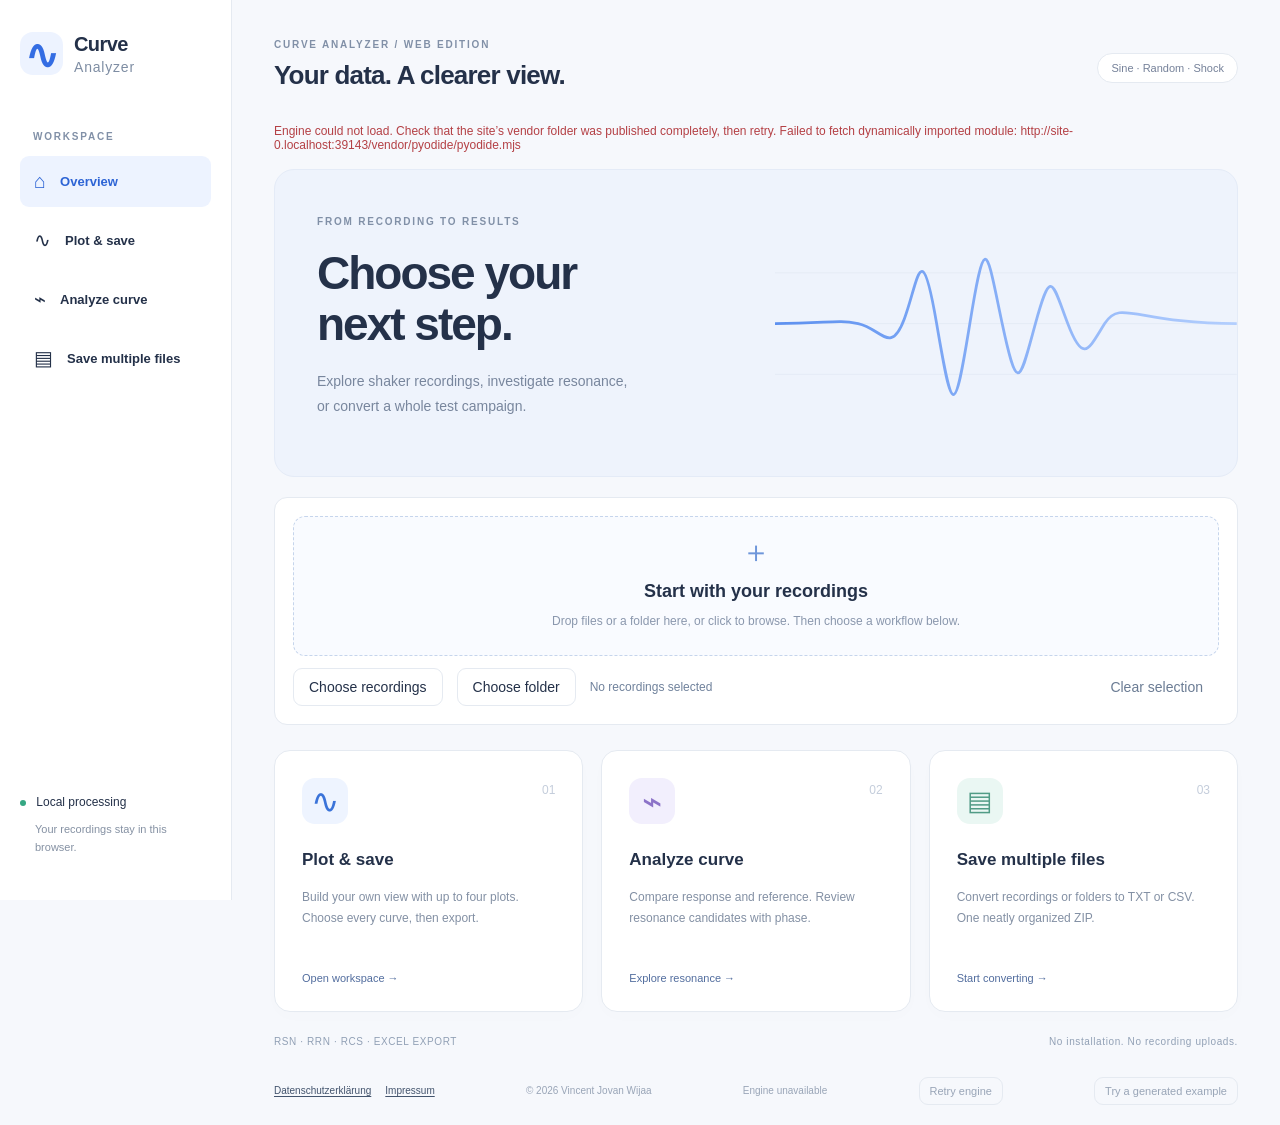
==== index.html @ 376ac2ea "Add files via upload" ====
<!doctype html>
<!-- code belongs to: Vincent Jovan Wijaya -->
<html lang="en"><head><meta charset="utf-8"><meta name="viewport" content="width=device-width,initial-scale=1"><title>Curve Analyzer</title><link rel="stylesheet" href="style.css"><script defer src="vendor/plotly-2.35.2.min.js"></script><script type="module" src="app.js?v=1.2"></script></head>
<body>
<aside><a class="brand" href="#home"><span class="brand-icon">∿</span><span>Curve<span class="brand-light">Analyzer</span></span></a><small>WORKSPACE</small><nav><button data-mode="home" class="active">⌂ <span>Overview</span></button><button data-mode="plot">∿ <span>Plot & save</span></button><button data-mode="analyze">⌁ <span>Analyze curve</span></button><button data-mode="batch">▤ <span>Save multiple files</span></button></nav><div class="sidebar-bottom"><span class="local-dot"></span> Local processing<p>Your recordings stay in this browser.</p></div></aside>
<main><header><div><span class="eyebrow">CURVE ANALYZER / WEB EDITION</span><h1 id="pageTitle">Your data. A clearer view.</h1></div><span class="badge">Sine · Random · Shock</span></header>
<div id="status" role="status" aria-live="polite">Preparing the processing engine…</div>
<section id="home" class="view"><div class="hero"><div><span class="eyebrow">FROM RECORDING TO RESULTS</span><h2>Choose your<br>next step.</h2><p>Explore shaker recordings, investigate resonance,<br>or convert a whole test campaign.</p></div><svg viewBox="0 0 500 220" aria-hidden="true"><defs><linearGradient id="fade"><stop stop-color="#3978ed"/><stop offset="1" stop-color="#a5c6ff"/></linearGradient></defs><path d="M0 110 H500 M0 55 H500 M0 165 H500" stroke="#e3eaf5"/><path d="M0 110 C60 110 65 105 90 110 S125 145 140 105 S158 10 175 110 S194 215 211 110 S229 30 246 110 S265 172 282 110 S300 65 317 110 S340 137 357 110 S390 110 500 110" stroke="url(#fade)" stroke-width="3" fill="none"/></svg></div><div class="panel home-import"><div id="homeDrop" class="drop-zone" role="button" tabindex="0" aria-label="Choose files or folders"><span>＋</span><h2>Start with your recordings</h2><p>Drop files or a folder here, or click to browse. Then choose a workflow below.</p></div><div class="toolbar"><button id="homeFiles">Choose recordings</button><button id="homeFolder">Choose folder</button><span id="homeSelection" role="status">No recordings selected</span><button id="clearHome" class="subtle">Clear selection</button></div></div><div class="home-cards"><button data-mode="plot"><span class="tile-icon">∿</span><span class="card-number">01</span><h3>Plot & save</h3><p>Build your own view with up to four plots. Choose every curve, then export.</p><span class="card-link">Open workspace →</span></button><button data-mode="analyze"><span class="tile-icon">⌁</span><span class="card-number">02</span><h3>Analyze curve</h3><p>Compare response and reference. Review resonance candidates with phase.</p><span class="card-link">Explore resonance →</span></button><button data-mode="batch"><span class="tile-icon">▤</span><span class="card-number">03</span><h3>Save multiple files</h3><p>Convert recordings or folders to TXT or CSV. One neatly organized ZIP.</p><span class="card-link">Start converting →</span></button></div><div class="home-note"><span>RSN · RRN · RCS · EXCEL EXPORT</span><span>No installation. No recording uploads.</span></div></section>
<section id="workspace" class="view" hidden><div id="recordTabs" class="record-tabs" role="tablist" aria-label="Opened recordings"></div><div id="workspaceDrop" class="workspace-drop" role="button" tabindex="0">＋ Drop recordings or a folder anywhere here, or click to add recordings</div><div class="toolbar panel"><button id="openFile" class="primary">＋ Add recordings</button><label class="grow">Measurement<select id="measurement" disabled><option>Open a recording first</option></select></label><span id="fileName" class="filename">No recording selected</span></div><div id="axisNote" class="notice" hidden></div><details id="axisSettings" class="panel" hidden><summary>Adjust X-axis test settings</summary><div class="form-row"><label>Minimum Hz<input id="axisLow" type="number" value="10"></label><label>Maximum Hz<input id="axisHigh" type="number" value="2000"></label><label>Resolution (Hz) / sample rate (Hz)<input id="axisStep" type="number" value="1"></label><label><input id="axisLog" type="checkbox" checked> Logarithmic sine sweep</label><button id="applyAxis">Apply settings</button></div></details>
<div id="plotTools" class="panel toolbar"><label>Plots<select id="plotCount"><option>1</option><option>2</option><option>3</option><option>4</option></select></label><label>Layout<select id="layout"><option value="grid">Grid</option><option value="stack">Stacked</option></select></label><button id="editPlots">Edit plots</button><label class="check"><input id="linkX" type="checkbox" checked> Link X axes</label></div>
<div id="analysisTools" class="panel" hidden><div class="toolbar"><label class="grow">Response sensor<select id="response"></select></label><label class="grow">Reference / control sensor<select id="reference"></select></label><button id="runAnalysis" class="primary">Find resonance</button></div><details><summary>Screening settings</summary><div id="thresholds" class="thresholds"></div></details><p class="hint">Screening applies to sine acceleration only. Accepted peaks describe the mounted system; they do not identify the beam independently of the fixture.</p></div>
<div class="graph-actions"><span id="graphHint">Choose curves in Edit plots to begin.</span><div><label class="check"><input id="wheelY" type="checkbox" checked> Wheel zoom Y</label><button id="resetZoom">Reset zoom</button><button id="detachGraph">↗ Detach</button><button id="expandGraph">⤢ Expand</button></div></div><div id="graphArea"><div id="graphs" class="graphs"></div></div><div id="results" hidden></div><div class="panel toolbar export-bar"><label>Data format<select id="dataFormat"><option value="txt">TXT</option><option value="csv">CSV</option></select></label><button id="exportData" class="primary">Save data</button><label>Graph<select id="graphFormat"><option value="png">PNG</option><option value="svg">SVG</option></select></label><button id="exportGraph">Save graphs</button><button id="exportAllGraphs">Save all plots · all tabs</button><button id="printGraphs">Print / PDF</button></div></section>
<section id="batch" class="view" hidden><div class="panel"><div class="toolbar"><button id="chooseFiles" class="primary">＋ Choose recordings</button><button id="chooseFolder">▤ Choose folder</button><button id="clearQueue" class="subtle">Clear queue</button></div><div id="dropZone" class="drop-zone" tabindex="0" role="button" aria-label="Add recordings by dropping files or folders or pressing Enter"><span>↓</span><h2>Drop recordings or a folder here</h2><p>RSN, RRN, RCS and supported Excel exports. Subfolders are included.</p></div><div class="queue-head"><h3 id="queueCount">No files queued</h3><span>All measurements · All curves</span></div><div id="queue" class="queue"></div></div><div class="panel toolbar"><label>Export format<select id="batchFormat"><option value="txt">TXT · tab-separated, decimal comma</option><option value="csv">CSV · long table</option></select></label><button id="convert" class="primary">Convert & download ZIP</button><button id="stopBatch" hidden>Stop after current file</button></div><div class="notice">Your ZIP contains one <strong>Curve_Analyzer_Export</strong> folder, with a folder for each recording. Folder imports keep their relative structure. Choose where to save using your browser’s download settings.</div><pre id="batchLog" aria-live="polite"></pre></section>
<footer><nav class="legal-links" aria-label="Legal information" lang="de"><a href="rechtliches.html#datenschutz">Datenschutzerklärung</a><a href="rechtliches.html#impressum">Impressum</a></nav><span>© 2026 Vincent Jovan Wijaa</span><span id="engineState">Engine starting</span><button id="retryEngine" hidden>Retry engine</button><button id="demo">Try a generated example</button></footer></main>
<input id="fileInput" multiple type="file" accept=".rsn,.rrn,.rcs,.xlsx,.xlsm" hidden><input id="batchInput" type="file" accept=".rsn,.rrn,.rcs,.xlsx,.xlsm" multiple hidden><input id="folderInput" type="file" webkitdirectory multiple hidden>
<dialog id="editor"><div class="dialog-head"><div><span class="eyebrow">YOUR VIEW</span><h2>Edit plots</h2></div><button id="closeEditor" aria-label="Close">✕</button></div><p class="hint">Select a quantity, then choose the curves for each subplot.</p><div id="plotEditors"></div><div class="dialog-footer"><button id="applyPlots" class="primary">Apply plots</button></div></dialog>
<input id="homeFileInput" type="file" multiple accept=".rsn,.rrn,.rcs,.xlsx,.xlsm" hidden><input id="homeFolderInput" type="file" webkitdirectory multiple hidden>
<dialog id="homePicker"><h2>Add recordings</h2><p>Choose files or search a folder and its subfolders.</p><div class="toolbar"><button id="pickerFiles" class="primary">Choose recordings</button><button id="pickerFolder">Choose folder</button><button id="pickerCancel">Cancel</button></div></dialog></body></html>
---- style.css ----
/* code belongs to: Vincent Jovan Wijaya */
:root{font-family:Inter,-apple-system,BlinkMacSystemFont,"Segoe UI",sans-serif;color:#243149;background:#f6f8fc;font-size:14px;--blue:#346de3;--line:#e5eaf1}*{box-sizing:border-box}body{margin:0}button,input,select{font:inherit}button{cursor:pointer;border:1px solid var(--line);background:white;border-radius:9px;padding:10px 15px;color:inherit;transition:background .15s,transform .15s}button:hover{background:#edf3ff;border-color:#bbceef}button:active{transform:translateY(1px)}button:focus-visible,input:focus-visible,select:focus-visible{outline:3px solid #9fc4ff;outline-offset:2px}button:disabled{opacity:.45;cursor:wait}.primary{background:var(--blue);color:white;border-color:var(--blue)}.primary:hover{background:#255bc7}.subtle{background:transparent;border-color:transparent;color:#6b7c94}aside{position:fixed;inset:0 auto 0 0;width:232px;background:#fff;border-right:1px solid var(--line);padding:32px 20px;display:flex;flex-direction:column;z-index:5}.brand{display:flex;align-items:center;gap:11px;font-size:20px;letter-spacing:-.6px;font-weight:650;text-decoration:none;color:#243149;margin-bottom:56px}.brand-light{display:block;font-size:14px;color:#7e8da3;font-weight:450;letter-spacing:.8px;margin-top:3px}.brand-icon{display:grid;place-items:center;width:43px;height:43px;color:#346de3;background:#edf3ff;border-radius:13px;font-size:40px}aside small,.eyebrow{font-size:10px;font-weight:650;letter-spacing:1.8px;color:#8190a7}aside small{padding-left:13px;margin-bottom:14px}nav{display:grid;gap:7px}nav button{border:0;text-align:left;font-size:20px;display:flex;align-items:center;gap:14px;padding:14px}nav button span{font-size:13px;font-weight:550}nav button.active{color:#2d64d5;background:#edf3ff}.sidebar-bottom{margin-top:auto;font-size:12px}.sidebar-bottom p{color:#8591a3;font-size:11px;line-height:1.7;padding-left:15px}.local-dot{display:inline-block;width:6px;height:6px;border-radius:50%;background:#35a783;margin-right:7px}main{margin-left:232px;padding:35px 42px 20px;max-width:1900px}header{display:flex;align-items:center;justify-content:space-between;gap:20px;margin-bottom:24px}h1{font-size:26px;letter-spacing:-.8px;font-weight:600;margin:9px 0}h2{font-weight:550}h3{font-size:17px;font-weight:600}.badge{border:1px solid var(--line);border-radius:30px;padding:8px 13px;font-size:11px;background:#fff;color:#758199;white-space:nowrap}#status{font-size:12px;color:#60728e;margin:0 0 17px;min-height:18px}#status.error{color:#b44045}.view{animation:slide .23s ease-out}@keyframes slide{from{opacity:.3;transform:translateX(14px)}to{opacity:1;transform:translateX(0)}}[hidden]{display:none!important}.hero{background:#eef3fc;border:1px solid #e4ebf7;border-radius:20px;padding:42px;display:flex;position:relative;overflow:hidden;min-height:286px}.hero h2{font-size:46px;line-height:1.1;letter-spacing:-2px;margin:20px 0}.hero p{color:#78869d;line-height:1.8}.hero svg{width:48%;position:absolute;right:0;top:52px;opacity:.8}.hero>div{z-index:1}.home-cards{display:grid;grid-template-columns:repeat(3,1fr);gap:18px;margin-top:25px}.home-cards button{padding:27px;text-align:left;border-radius:16px;box-shadow:0 5px 18px #192c4c03;position:relative;min-height:250px}.home-cards button:hover{transform:translateY(-3px);box-shadow:0 9px 30px #34548b0e;background:#fff}.tile-icon{width:46px;height:46px;display:grid;place-items:center;border-radius:13px;background:#eef4ff;color:#3a73d9;font-size:34px;margin-bottom:26px}.home-cards button:nth-child(2) .tile-icon{background:#f2effd;color:#8c73c8}.home-cards button:nth-child(3) .tile-icon{background:#eaf7f3;color:#519c86;font-size:27px}.card-number{position:absolute;right:27px;top:32px;color:#c4cddb;font-size:12px}.home-cards p{color:#8390a4;line-height:1.8;font-size:12px;min-height:60px}.card-link{font-size:11px;color:#526d9e;display:block;margin-top:25px}.home-note{display:flex;justify-content:space-between;color:#91a0b5;font-size:10px;letter-spacing:.6px;margin-top:24px}.panel{background:white;border:1px solid var(--line);border-radius:13px;padding:18px;margin-bottom:16px}.toolbar,.form-row{display:flex;gap:14px;align-items:center;flex-wrap:wrap}.grow{flex:1;min-width:180px}label{display:flex;gap:7px;flex-direction:column;color:#65748c;font-size:11px}input:not([type=checkbox]),select{color:#26364f;background:white;border:1px solid #dfe5ef;border-radius:7px;padding:9px;min-width:80px;max-width:100%}input[type=checkbox]{accent-color:var(--blue)}label.check{flex-direction:row;align-items:center;font-size:12px}.filename{font-size:12px;max-width:35%;overflow-wrap:anywhere;color:#728198}.notice{background:#edf3ff;padding:13px 17px;border-radius:10px;color:#52698f;font-size:12px;line-height:1.7;margin:14px 0}.hint{font-size:11px;color:#7d8ba2;line-height:1.7}summary{cursor:pointer;font-size:12px;color:#60718c;padding:5px 0}.thresholds{display:grid;grid-template-columns:repeat(5,1fr);gap:12px;padding-top:15px}.graph-actions{display:flex;align-items:center;justify-content:space-between;margin:20px 0 12px;font-size:11px;color:#8290a6;gap:15px}.graph-actions>div{display:flex;align-items:center;gap:8px}.graph-actions button{padding:7px 10px;font-size:11px}.graphs{display:grid;grid-template-columns:repeat(2,minmax(0,1fr));gap:16px}.graphs.stack,.graphs.two,.graphs.one{grid-template-columns:minmax(0,1fr)}.graphs.three>.graph-card:last-child{grid-column:1/-1}.graph-card{border:1px solid var(--line);border-radius:13px;background:white;overflow:hidden;min-width:0}.chart{height:370px}.empty-chart{height:300px;display:grid;place-content:center;text-align:center;gap:8px;color:#93a2b6}.empty-chart strong{color:#667c99;font-size:16px;font-weight:500}.export-bar{margin-top:20px}#graphArea.expanded{position:fixed;inset:20px;z-index:20;overflow:auto;background:#f6f8fc;padding:25px;border-radius:14px;box-shadow:0 0 0 100vmax #1c304980}.expanded .chart{height:440px}.close-expanded{position:sticky;top:0;z-index:2;float:right;margin:0 0 12px 12px}.drop-zone{border:1px dashed #c6d5ec;border-radius:12px;margin:20px 0;text-align:center;padding:28px;background:#f9fbff;cursor:pointer}.drop-zone>span{font-size:30px;color:#6e96da}.drop-zone h2{font-size:18px;margin:8px}.drop-zone p{font-size:12px;color:#8a97ad}.drop-zone.over{background:#e5eeff;border-color:#346de3}.queue-head{display:flex;align-items:center;justify-content:space-between}.queue-head span{font-size:11px;color:#8c9bb2}.queue{max-height:260px;overflow:auto}.queue-row{display:flex;align-items:center;justify-content:space-between;gap:20px;padding:9px 0;border-top:1px solid #eef1f6;font-size:12px;overflow-wrap:anywhere}.queue-row button{padding:4px 9px}.queue-row small{color:#93a1b5}#batchLog{white-space:pre-wrap;overflow-wrap:anywhere;font-size:12px;color:#62758f;line-height:1.9}dialog{border:1px solid var(--line);border-radius:18px;max-width:850px;width:90vw;padding:27px;box-shadow:0 20px 90px #20325030}dialog::backdrop{background:#23365060;backdrop-filter:blur(4px)}.dialog-head{display:flex;justify-content:space-between;align-items:center}.dialog-head h2{margin:8px 0}.dialog-footer{display:flex;justify-content:flex-end;padding-top:18px}.plot-editor{border:1px solid var(--line);border-radius:10px;padding:15px;margin-top:14px}.plot-editor h3{margin:0 0 12px;font-size:14px}.curve-options{display:grid;grid-template-columns:repeat(2,minmax(0,1fr));gap:9px;margin-top:15px;max-height:200px;overflow:auto}.curve-options label{overflow-wrap:anywhere}.results-wrap{overflow:auto;margin-top:18px;background:white;border:1px solid var(--line);border-radius:12px}table{width:100%;border-collapse:collapse;font-size:11px}th,td{padding:11px;text-align:left;border-bottom:1px solid var(--line);vertical-align:top}th{color:#8392a8;font-weight:500}tbody tr{cursor:pointer}tbody tr:hover,tbody tr.selected{background:#edf3ff}.accepted{color:#178269}.candidate{color:#b07b29}footer{margin-top:30px;display:flex;align-items:center;justify-content:space-between;gap:15px;color:#99a5b7;font-size:10px}footer button{font-size:11px;padding:7px 10px;background:transparent}.busy .view button:not(#stopBatch),.busy .view input,.busy .view select{pointer-events:none;opacity:.55}@media(max-width:1050px){aside{width:190px;padding:25px 14px}main{margin-left:190px;padding:28px 24px}.hero{padding:30px}.hero h2{font-size:38px}.home-cards{gap:12px}.home-cards button{padding:20px}.thresholds{grid-template-columns:repeat(3,1fr)}}@media(max-width:760px){aside{position:static;width:auto;padding:15px}.brand{margin:0 0 15px;font-size:18px}.brand-light{display:inline;font-size:18px;letter-spacing:0}.brand-icon{width:32px;height:32px;font-size:28px}aside small,.sidebar-bottom{display:none}nav{grid-template-columns:repeat(4,1fr);gap:4px}nav button{padding:10px 6px;font-size:18px;justify-content:center}nav button span{font-size:10px}main{margin:0;padding:22px 15px}header{align-items:flex-start}.badge{display:none}.home-cards{grid-template-columns:1fr}.home-cards button{min-height:0}.home-cards p{min-height:0}.tile-icon{margin-bottom:12px}.card-link{margin-top:15px}.hero svg{opacity:.3;width:70%;top:85px}.hero{min-height:260px}.home-note{display:grid;gap:10px}.graphs{grid-template-columns:minmax(0,1fr)}.thresholds{grid-template-columns:repeat(2,1fr)}.graph-actions{align-items:flex-start;flex-direction:column}.curve-options{grid-template-columns:1fr}.filename{max-width:100%}.graph-actions>div{flex-wrap:wrap}.queue-head span{display:none}}@media print{aside,header,footer,#status,.toolbar,.graph-actions,details,.notice,#home,#batch{display:none!important}main{margin:0;padding:0}.graphs{display:block}.graph-card{break-inside:avoid;margin:0 0 20px}.chart{height:450px}.modebar{display:none!important}}

/* code belongs to: Vincent Jovan Wijaya — multi-recording workspace */
.home-import{margin-top:20px}.home-import .drop-zone{margin:0 0 12px;padding:15px}.home-import h2{font-size:18px}.home-import #homeSelection{flex:1;color:#70829c;font-size:12px}.record-tabs{display:flex;gap:5px;overflow-x:auto;margin-bottom:12px;padding:3px}.record-tab{display:flex;align-items:center;background:#edf1f7;border:1px solid #e0e6f0;border-radius:10px;flex-shrink:0;max-width:310px}.record-tab.active{background:white;border-color:#8eb3f5;box-shadow:0 2px 8px #33558810}.record-tab [role=tab]{border:0;background:transparent;overflow:hidden;text-overflow:ellipsis;white-space:nowrap;max-width:265px;text-align:left;font-size:12px}.record-tab .close-tab{border:0;background:transparent;padding:8px;color:#8491a8}.workspace-drop{padding:15px;border:1px dashed #c6d5ec;border-radius:10px;margin-bottom:16px;color:#7086a6;text-align:center;font-size:12px;cursor:pointer}.workspace-drop.over,.home-import .over{background:#e5eeff}body.busy .record-tabs{pointer-events:none;opacity:.6}footer{flex-wrap:wrap}@media print{.record-tabs,.workspace-drop{display:none!important}}

.legal-links{display:flex;flex-wrap:wrap;gap:.5rem 1rem}.legal-links a{color:#43546d;text-decoration:underline;text-underline-offset:.18em}.legal-page{max-width:790px;margin:36px auto;padding:0 20px;color:#263248;line-height:1.6}.legal-page h1{line-height:1.2}.legal-page nav{margin:0 0 20px}.legal-page section{padding:20px clamp(18px,4vw,32px)}.legal-page h2{margin-top:0}.legal-page address{font-style:normal}.legal-page a:focus-visible,.legal-links a:focus-visible{outline:2px solid #245ec7;outline-offset:3px}.detached-footer{margin:12px 20px}
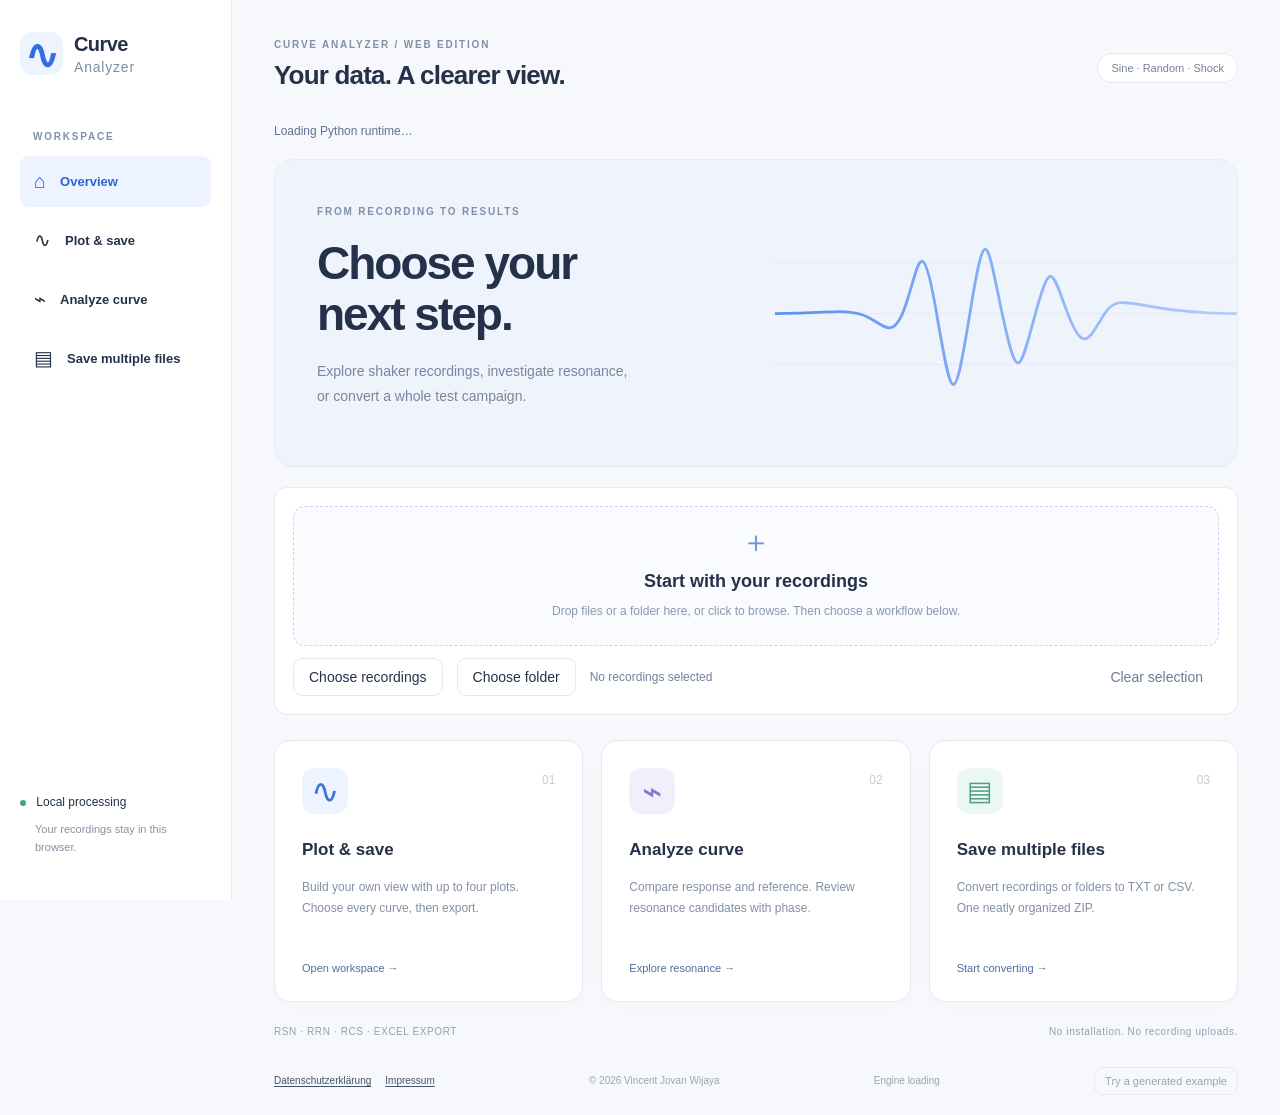
==== commit 555d72bb: "wijaa to wijaya" ====
--- a/index.html
+++ b/index.html
@@ -11,7 +11,7 @@
 <div id="analysisTools" class="panel" hidden><div class="toolbar"><label class="grow">Response sensor<select id="response"></select></label><label class="grow">Reference / control sensor<select id="reference"></select></label><button id="runAnalysis" class="primary">Find resonance</button></div><details><summary>Screening settings</summary><div id="thresholds" class="thresholds"></div></details><p class="hint">Screening applies to sine acceleration only. Accepted peaks describe the mounted system; they do not identify the beam independently of the fixture.</p></div>
 <div class="graph-actions"><span id="graphHint">Choose curves in Edit plots to begin.</span><div><label class="check"><input id="wheelY" type="checkbox" checked> Wheel zoom Y</label><button id="resetZoom">Reset zoom</button><button id="detachGraph">↗ Detach</button><button id="expandGraph">⤢ Expand</button></div></div><div id="graphArea"><div id="graphs" class="graphs"></div></div><div id="results" hidden></div><div class="panel toolbar export-bar"><label>Data format<select id="dataFormat"><option value="txt">TXT</option><option value="csv">CSV</option></select></label><button id="exportData" class="primary">Save data</button><label>Graph<select id="graphFormat"><option value="png">PNG</option><option value="svg">SVG</option></select></label><button id="exportGraph">Save graphs</button><button id="exportAllGraphs">Save all plots · all tabs</button><button id="printGraphs">Print / PDF</button></div></section>
 <section id="batch" class="view" hidden><div class="panel"><div class="toolbar"><button id="chooseFiles" class="primary">＋ Choose recordings</button><button id="chooseFolder">▤ Choose folder</button><button id="clearQueue" class="subtle">Clear queue</button></div><div id="dropZone" class="drop-zone" tabindex="0" role="button" aria-label="Add recordings by dropping files or folders or pressing Enter"><span>↓</span><h2>Drop recordings or a folder here</h2><p>RSN, RRN, RCS and supported Excel exports. Subfolders are included.</p></div><div class="queue-head"><h3 id="queueCount">No files queued</h3><span>All measurements · All curves</span></div><div id="queue" class="queue"></div></div><div class="panel toolbar"><label>Export format<select id="batchFormat"><option value="txt">TXT · tab-separated, decimal comma</option><option value="csv">CSV · long table</option></select></label><button id="convert" class="primary">Convert & download ZIP</button><button id="stopBatch" hidden>Stop after current file</button></div><div class="notice">Your ZIP contains one <strong>Curve_Analyzer_Export</strong> folder, with a folder for each recording. Folder imports keep their relative structure. Choose where to save using your browser’s download settings.</div><pre id="batchLog" aria-live="polite"></pre></section>
-<footer><nav class="legal-links" aria-label="Legal information" lang="de"><a href="rechtliches.html#datenschutz">Datenschutzerklärung</a><a href="rechtliches.html#impressum">Impressum</a></nav><span>© 2026 Vincent Jovan Wijaa</span><span id="engineState">Engine starting</span><button id="retryEngine" hidden>Retry engine</button><button id="demo">Try a generated example</button></footer></main>
+<footer><nav class="legal-links" aria-label="Legal information" lang="de"><a href="rechtliches.html#datenschutz">Datenschutzerklärung</a><a href="rechtliches.html#impressum">Impressum</a></nav><span>© 2026 Vincent Jovan Wijaya</span><span id="engineState">Engine starting</span><button id="retryEngine" hidden>Retry engine</button><button id="demo">Try a generated example</button></footer></main>
 <input id="fileInput" multiple type="file" accept=".rsn,.rrn,.rcs,.xlsx,.xlsm" hidden><input id="batchInput" type="file" accept=".rsn,.rrn,.rcs,.xlsx,.xlsm" multiple hidden><input id="folderInput" type="file" webkitdirectory multiple hidden>
 <dialog id="editor"><div class="dialog-head"><div><span class="eyebrow">YOUR VIEW</span><h2>Edit plots</h2></div><button id="closeEditor" aria-label="Close">✕</button></div><p class="hint">Select a quantity, then choose the curves for each subplot.</p><div id="plotEditors"></div><div class="dialog-footer"><button id="applyPlots" class="primary">Apply plots</button></div></dialog>
 <input id="homeFileInput" type="file" multiple accept=".rsn,.rrn,.rcs,.xlsx,.xlsm" hidden><input id="homeFolderInput" type="file" webkitdirectory multiple hidden>
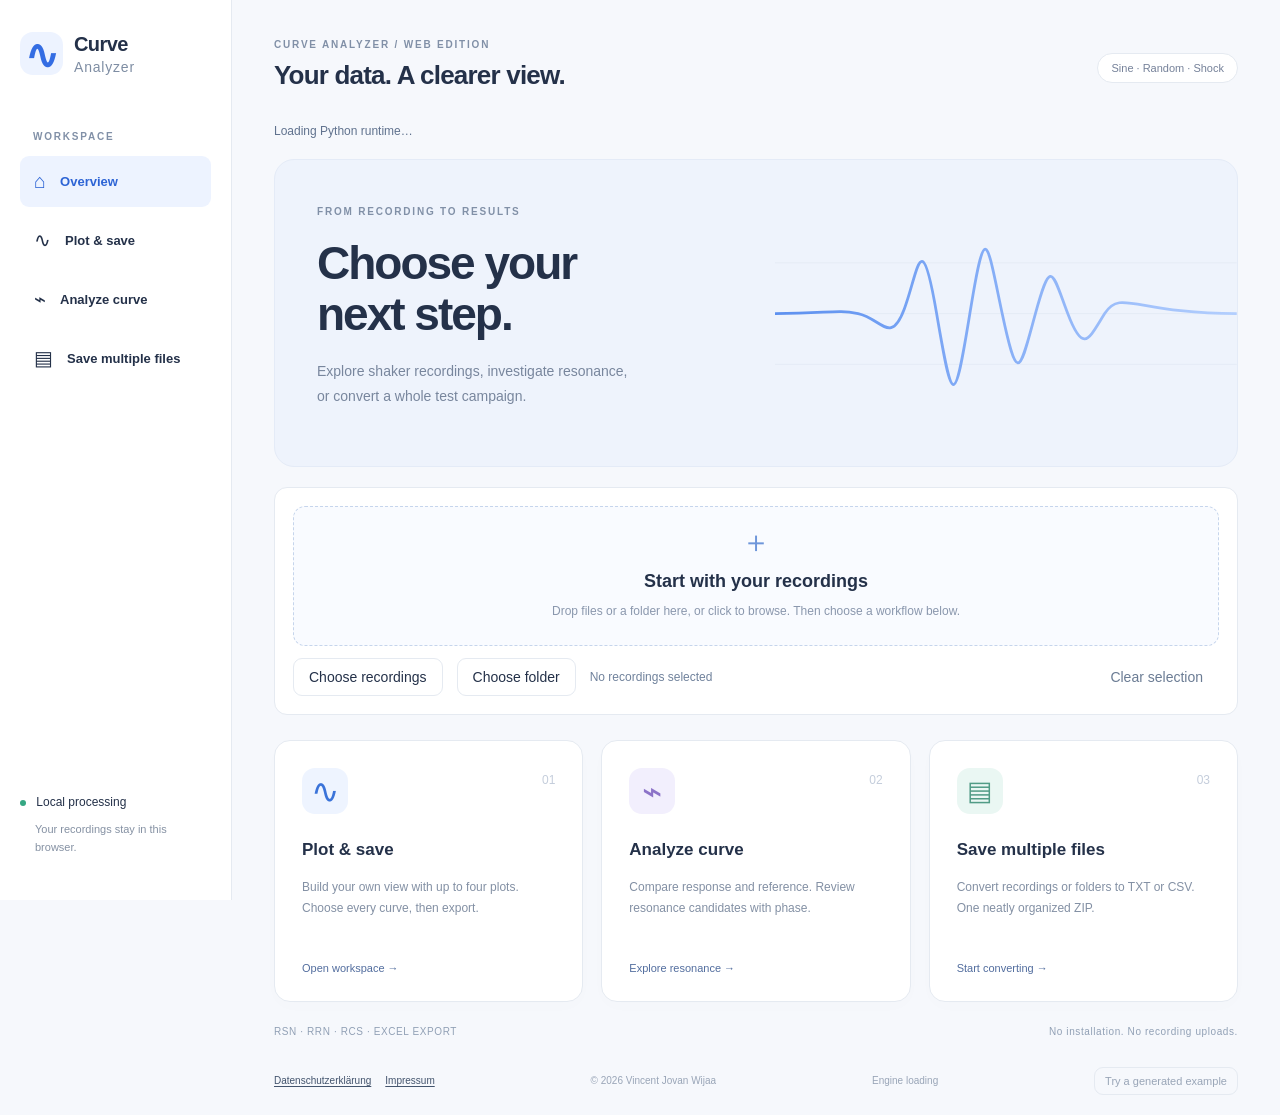
==== commit 2e9b8e03: "make it better" ====
--- a/index.html
+++ b/index.html
@@ -1,6 +1,6 @@
 <!doctype html>
 <!-- code belongs to: Vincent Jovan Wijaya -->
-<html lang="en"><head><meta charset="utf-8"><meta name="viewport" content="width=device-width,initial-scale=1"><title>Curve Analyzer</title><link rel="stylesheet" href="style.css"><script defer src="vendor/plotly-2.35.2.min.js"></script><script type="module" src="app.js?v=1.2"></script></head>
+<html lang="en"><head><meta charset="utf-8"><meta name="viewport" content="width=device-width,initial-scale=1"><title>Curve Analyzer</title><link rel="stylesheet" href="style.css?v=1.3"><script defer src="vendor/plotly-2.35.2.min.js"></script><script type="module" src="app.js?v=1.3"></script></head>
 <body>
 <aside><a class="brand" href="#home"><span class="brand-icon">∿</span><span>Curve<span class="brand-light">Analyzer</span></span></a><small>WORKSPACE</small><nav><button data-mode="home" class="active">⌂ <span>Overview</span></button><button data-mode="plot">∿ <span>Plot & save</span></button><button data-mode="analyze">⌁ <span>Analyze curve</span></button><button data-mode="batch">▤ <span>Save multiple files</span></button></nav><div class="sidebar-bottom"><span class="local-dot"></span> Local processing<p>Your recordings stay in this browser.</p></div></aside>
 <main><header><div><span class="eyebrow">CURVE ANALYZER / WEB EDITION</span><h1 id="pageTitle">Your data. A clearer view.</h1></div><span class="badge">Sine · Random · Shock</span></header>
@@ -11,8 +11,8 @@
 <div id="analysisTools" class="panel" hidden><div class="toolbar"><label class="grow">Response sensor<select id="response"></select></label><label class="grow">Reference / control sensor<select id="reference"></select></label><button id="runAnalysis" class="primary">Find resonance</button></div><details><summary>Screening settings</summary><div id="thresholds" class="thresholds"></div></details><p class="hint">Screening applies to sine acceleration only. Accepted peaks describe the mounted system; they do not identify the beam independently of the fixture.</p></div>
 <div class="graph-actions"><span id="graphHint">Choose curves in Edit plots to begin.</span><div><label class="check"><input id="wheelY" type="checkbox" checked> Wheel zoom Y</label><button id="resetZoom">Reset zoom</button><button id="detachGraph">↗ Detach</button><button id="expandGraph">⤢ Expand</button></div></div><div id="graphArea"><div id="graphs" class="graphs"></div></div><div id="results" hidden></div><div class="panel toolbar export-bar"><label>Data format<select id="dataFormat"><option value="txt">TXT</option><option value="csv">CSV</option></select></label><button id="exportData" class="primary">Save data</button><label>Graph<select id="graphFormat"><option value="png">PNG</option><option value="svg">SVG</option></select></label><button id="exportGraph">Save graphs</button><button id="exportAllGraphs">Save all plots · all tabs</button><button id="printGraphs">Print / PDF</button></div></section>
 <section id="batch" class="view" hidden><div class="panel"><div class="toolbar"><button id="chooseFiles" class="primary">＋ Choose recordings</button><button id="chooseFolder">▤ Choose folder</button><button id="clearQueue" class="subtle">Clear queue</button></div><div id="dropZone" class="drop-zone" tabindex="0" role="button" aria-label="Add recordings by dropping files or folders or pressing Enter"><span>↓</span><h2>Drop recordings or a folder here</h2><p>RSN, RRN, RCS and supported Excel exports. Subfolders are included.</p></div><div class="queue-head"><h3 id="queueCount">No files queued</h3><span>All measurements · All curves</span></div><div id="queue" class="queue"></div></div><div class="panel toolbar"><label>Export format<select id="batchFormat"><option value="txt">TXT · tab-separated, decimal comma</option><option value="csv">CSV · long table</option></select></label><button id="convert" class="primary">Convert & download ZIP</button><button id="stopBatch" hidden>Stop after current file</button></div><div class="notice">Your ZIP contains one <strong>Curve_Analyzer_Export</strong> folder, with a folder for each recording. Folder imports keep their relative structure. Choose where to save using your browser’s download settings.</div><pre id="batchLog" aria-live="polite"></pre></section>
-<footer><nav class="legal-links" aria-label="Legal information" lang="de"><a href="rechtliches.html#datenschutz">Datenschutzerklärung</a><a href="rechtliches.html#impressum">Impressum</a></nav><span>© 2026 Vincent Jovan Wijaya</span><span id="engineState">Engine starting</span><button id="retryEngine" hidden>Retry engine</button><button id="demo">Try a generated example</button></footer></main>
+<footer><nav class="legal-links" aria-label="Legal information" lang="de"><a href="rechtliches.html#datenschutz">Datenschutzerklärung</a><a href="rechtliches.html#impressum">Impressum</a></nav><span>© 2026 Vincent Jovan Wijaa</span><span id="engineState">Engine starting</span><button id="retryEngine" hidden>Retry engine</button><button id="demo">Try a generated example</button></footer></main>
 <input id="fileInput" multiple type="file" accept=".rsn,.rrn,.rcs,.xlsx,.xlsm" hidden><input id="batchInput" type="file" accept=".rsn,.rrn,.rcs,.xlsx,.xlsm" multiple hidden><input id="folderInput" type="file" webkitdirectory multiple hidden>
-<dialog id="editor"><div class="dialog-head"><div><span class="eyebrow">YOUR VIEW</span><h2>Edit plots</h2></div><button id="closeEditor" aria-label="Close">✕</button></div><p class="hint">Select a quantity, then choose the curves for each subplot.</p><div id="plotEditors"></div><div class="dialog-footer"><button id="applyPlots" class="primary">Apply plots</button></div></dialog>
+<dialog id="editor"><div class="dialog-head"><div><span class="eyebrow">YOUR VIEW</span><h2>Edit plots</h2></div><button id="closeEditor" aria-label="Close">✕</button></div><p class="hint">Choose the sensors and axes for each plot. Use Quantity to switch away from acceleration.</p><div id="plotEditors"></div><div class="dialog-footer"><button id="applyPlots" class="primary">Apply plots</button></div></dialog>
 <input id="homeFileInput" type="file" multiple accept=".rsn,.rrn,.rcs,.xlsx,.xlsm" hidden><input id="homeFolderInput" type="file" webkitdirectory multiple hidden>
 <dialog id="homePicker"><h2>Add recordings</h2><p>Choose files or search a folder and its subfolders.</p><div class="toolbar"><button id="pickerFiles" class="primary">Choose recordings</button><button id="pickerFolder">Choose folder</button><button id="pickerCancel">Cancel</button></div></dialog></body></html>
--- a/style.css
+++ b/style.css
@@ -5,3 +5,59 @@
 .home-import{margin-top:20px}.home-import .drop-zone{margin:0 0 12px;padding:15px}.home-import h2{font-size:18px}.home-import #homeSelection{flex:1;color:#70829c;font-size:12px}.record-tabs{display:flex;gap:5px;overflow-x:auto;margin-bottom:12px;padding:3px}.record-tab{display:flex;align-items:center;background:#edf1f7;border:1px solid #e0e6f0;border-radius:10px;flex-shrink:0;max-width:310px}.record-tab.active{background:white;border-color:#8eb3f5;box-shadow:0 2px 8px #33558810}.record-tab [role=tab]{border:0;background:transparent;overflow:hidden;text-overflow:ellipsis;white-space:nowrap;max-width:265px;text-align:left;font-size:12px}.record-tab .close-tab{border:0;background:transparent;padding:8px;color:#8491a8}.workspace-drop{padding:15px;border:1px dashed #c6d5ec;border-radius:10px;margin-bottom:16px;color:#7086a6;text-align:center;font-size:12px;cursor:pointer}.workspace-drop.over,.home-import .over{background:#e5eeff}body.busy .record-tabs{pointer-events:none;opacity:.6}footer{flex-wrap:wrap}@media print{.record-tabs,.workspace-drop{display:none!important}}
 
 .legal-links{display:flex;flex-wrap:wrap;gap:.5rem 1rem}.legal-links a{color:#43546d;text-decoration:underline;text-underline-offset:.18em}.legal-page{max-width:790px;margin:36px auto;padding:0 20px;color:#263248;line-height:1.6}.legal-page h1{line-height:1.2}.legal-page nav{margin:0 0 20px}.legal-page section{padding:20px clamp(18px,4vw,32px)}.legal-page h2{margin-top:0}.legal-page address{font-style:normal}.legal-page a:focus-visible,.legal-links a:focus-visible{outline:2px solid #245ec7;outline-offset:3px}.detached-footer{margin:12px 20px}
+
+/* Keep actions on the same baseline as the fields they apply to. */
+#workspace .toolbar, #axisSettings .form-row, #batch .toolbar, .plot-fields {
+  align-items: flex-end;
+}
+#workspace .toolbar > button, #batch .toolbar > button, #axisSettings button,
+#workspace .toolbar select, #batch .toolbar select, .plot-fields input:not([type=checkbox]), .plot-fields select {
+  min-height: 38px;
+}
+#plotTools > .check, #axisSettings .form-row > label:has(input[type=checkbox]),
+.plot-fields > .check, #workspace .toolbar > .filename {
+  min-height: 38px;
+  display: flex;
+  align-items: center;
+}
+#axisSettings .form-row > label:has(input[type=checkbox]) { flex-direction: row; }
+
+.sensor-list { margin-top: 16px; }
+.sensor-row {
+  display: grid;
+  grid-template-columns: minmax(100px, 8rem) minmax(0, 1fr);
+  align-items: start;
+  gap: 8px 12px;
+  padding: 9px 0;
+  border-top: 1px solid #e9edf3;
+}
+.sensor-row h4 { margin: 6px 0; font-size: 12px; color: #43546d; }
+.sensor-choices {
+  display: grid;
+  grid-template-columns: repeat(auto-fit, minmax(min(100%, 125px), 1fr));
+  gap: 6px;
+}
+.sensor-axes { display: grid; grid-template-columns: repeat(3, minmax(0, 1fr)); gap: 6px; }
+.sensor-axis { display: grid; gap: 6px; min-width: 0; }
+.sensor-unknown-axis { grid-column: 2; }
+.curve-choice, .axis-unavailable {
+  display: flex;
+  flex-direction: row;
+  align-items: center;
+  gap: 6px;
+  min-height: 34px;
+  padding: 4px 7px;
+  border: 1px solid #e0e6ef;
+  border-radius: 7px;
+  font-size: 12px;
+  overflow-wrap: anywhere;
+}
+.curve-choice { cursor: pointer; }
+.curve-choice:has(input:checked) { background: #edf4ff; border-color: #8eb3f5; }
+.curve-choice input { flex-shrink: 0; }
+.axis-unavailable { color: #66758b; background: #f5f7fa; }
+@media (max-width: 520px) {
+  .sensor-row { grid-template-columns: minmax(0, 1fr); }
+  .sensor-unknown-axis { grid-column: 1; }
+  .export-bar > label { min-width: 0; }
+}
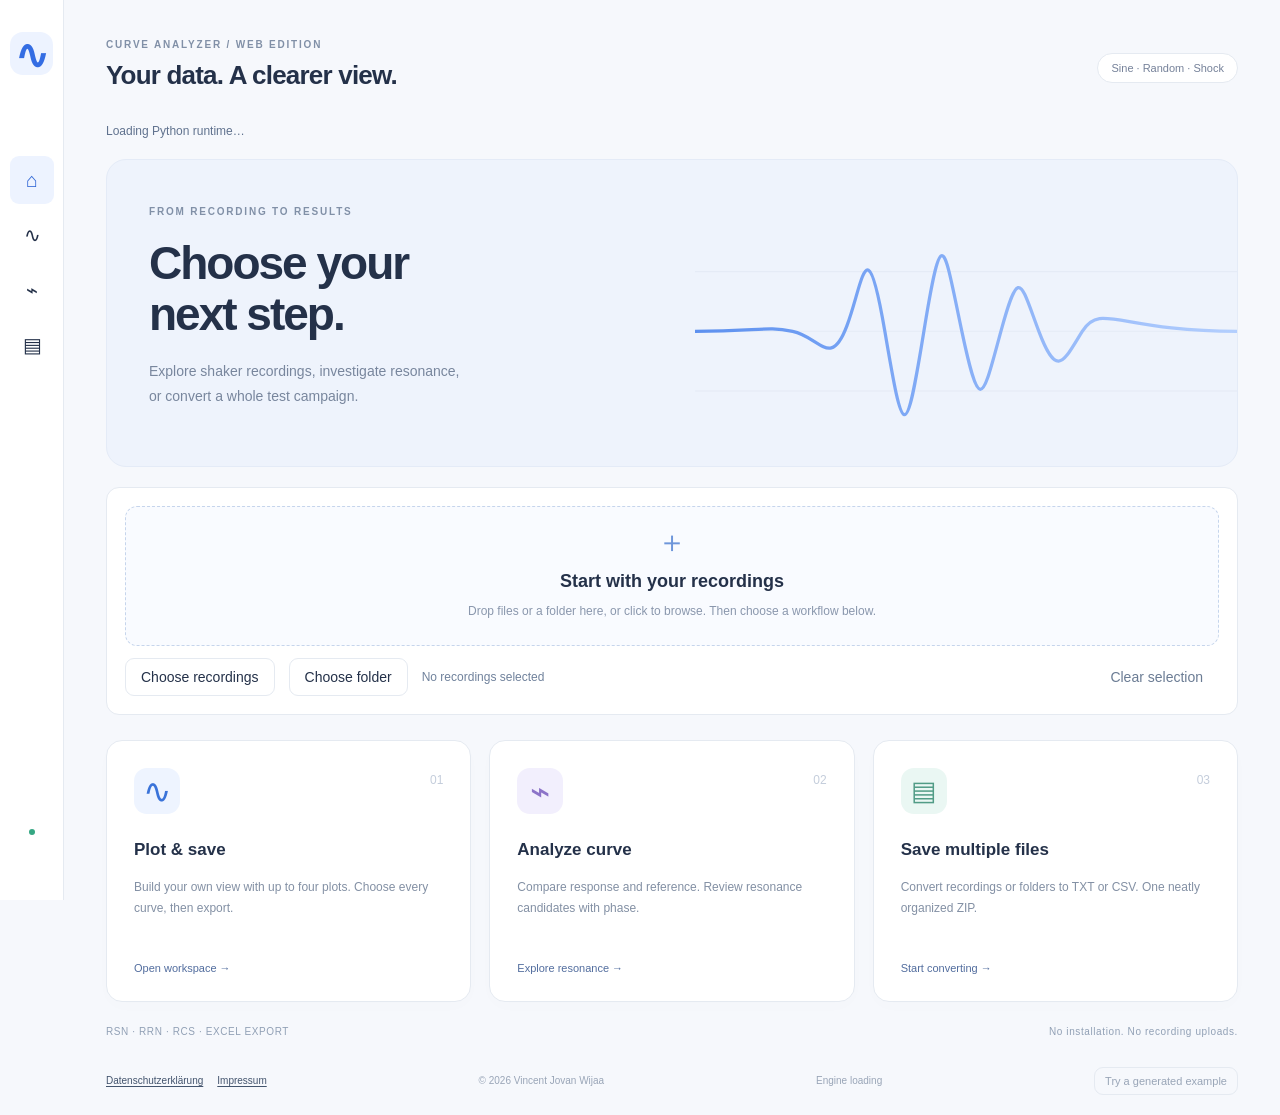
==== commit d671e04f: "panel auto hide" ====
--- a/index.html
+++ b/index.html
@@ -1,18 +1,50 @@
 <!doctype html>
 <!-- code belongs to: Vincent Jovan Wijaya -->
-<html lang="en"><head><meta charset="utf-8"><meta name="viewport" content="width=device-width,initial-scale=1"><title>Curve Analyzer</title><link rel="stylesheet" href="style.css?v=1.3"><script defer src="vendor/plotly-2.35.2.min.js"></script><script type="module" src="app.js?v=1.3"></script></head>
+<html lang="en"><head><meta charset="utf-8"><meta name="viewport" content="width=device-width,initial-scale=1"><title>Curve Analyzer</title><link rel="stylesheet" href="style.css?v=1.4"><script defer src="vendor/plotly-2.35.2.min.js"></script><script type="module" src="app.js?v=1.4"></script></head>
 <body>
-<aside><a class="brand" href="#home"><span class="brand-icon">∿</span><span>Curve<span class="brand-light">Analyzer</span></span></a><small>WORKSPACE</small><nav><button data-mode="home" class="active">⌂ <span>Overview</span></button><button data-mode="plot">∿ <span>Plot & save</span></button><button data-mode="analyze">⌁ <span>Analyze curve</span></button><button data-mode="batch">▤ <span>Save multiple files</span></button></nav><div class="sidebar-bottom"><span class="local-dot"></span> Local processing<p>Your recordings stay in this browser.</p></div></aside>
+<aside class="workspace-nav">
+  <a class="brand" href="#home" aria-label="Curve Analyzer home"><span class="brand-icon" aria-hidden="true">∿</span><span class="brand-name">Curve<span class="brand-light">Analyzer</span></span></a>
+  <small>WORKSPACE</small>
+  <nav aria-label="Workspace">
+    <button data-mode="home" class="active" aria-current="page"><span class="nav-icon" aria-hidden="true">⌂</span><span class="nav-label">Overview</span></button>
+    <button data-mode="plot"><span class="nav-icon" aria-hidden="true">∿</span><span class="nav-label">Plot &amp; save</span></button>
+    <button data-mode="analyze"><span class="nav-icon" aria-hidden="true">⌁</span><span class="nav-label">Analyze curve</span></button>
+    <button data-mode="batch"><span class="nav-icon" aria-hidden="true">▤</span><span class="nav-label">Save multiple files</span></button>
+  </nav>
+  <div class="sidebar-bottom"><span class="local-dot" aria-hidden="true"></span><div class="sidebar-text">Local processing<p>Your recordings stay in this browser.</p></div></div>
+</aside>
 <main><header><div><span class="eyebrow">CURVE ANALYZER / WEB EDITION</span><h1 id="pageTitle">Your data. A clearer view.</h1></div><span class="badge">Sine · Random · Shock</span></header>
 <div id="status" role="status" aria-live="polite">Preparing the processing engine…</div>
 <section id="home" class="view"><div class="hero"><div><span class="eyebrow">FROM RECORDING TO RESULTS</span><h2>Choose your<br>next step.</h2><p>Explore shaker recordings, investigate resonance,<br>or convert a whole test campaign.</p></div><svg viewBox="0 0 500 220" aria-hidden="true"><defs><linearGradient id="fade"><stop stop-color="#3978ed"/><stop offset="1" stop-color="#a5c6ff"/></linearGradient></defs><path d="M0 110 H500 M0 55 H500 M0 165 H500" stroke="#e3eaf5"/><path d="M0 110 C60 110 65 105 90 110 S125 145 140 105 S158 10 175 110 S194 215 211 110 S229 30 246 110 S265 172 282 110 S300 65 317 110 S340 137 357 110 S390 110 500 110" stroke="url(#fade)" stroke-width="3" fill="none"/></svg></div><div class="panel home-import"><div id="homeDrop" class="drop-zone" role="button" tabindex="0" aria-label="Choose files or folders"><span>＋</span><h2>Start with your recordings</h2><p>Drop files or a folder here, or click to browse. Then choose a workflow below.</p></div><div class="toolbar"><button id="homeFiles">Choose recordings</button><button id="homeFolder">Choose folder</button><span id="homeSelection" role="status">No recordings selected</span><button id="clearHome" class="subtle">Clear selection</button></div></div><div class="home-cards"><button data-mode="plot"><span class="tile-icon">∿</span><span class="card-number">01</span><h3>Plot & save</h3><p>Build your own view with up to four plots. Choose every curve, then export.</p><span class="card-link">Open workspace →</span></button><button data-mode="analyze"><span class="tile-icon">⌁</span><span class="card-number">02</span><h3>Analyze curve</h3><p>Compare response and reference. Review resonance candidates with phase.</p><span class="card-link">Explore resonance →</span></button><button data-mode="batch"><span class="tile-icon">▤</span><span class="card-number">03</span><h3>Save multiple files</h3><p>Convert recordings or folders to TXT or CSV. One neatly organized ZIP.</p><span class="card-link">Start converting →</span></button></div><div class="home-note"><span>RSN · RRN · RCS · EXCEL EXPORT</span><span>No installation. No recording uploads.</span></div></section>
 <section id="workspace" class="view" hidden><div id="recordTabs" class="record-tabs" role="tablist" aria-label="Opened recordings"></div><div id="workspaceDrop" class="workspace-drop" role="button" tabindex="0">＋ Drop recordings or a folder anywhere here, or click to add recordings</div><div class="toolbar panel"><button id="openFile" class="primary">＋ Add recordings</button><label class="grow">Measurement<select id="measurement" disabled><option>Open a recording first</option></select></label><span id="fileName" class="filename">No recording selected</span></div><div id="axisNote" class="notice" hidden></div><details id="axisSettings" class="panel" hidden><summary>Adjust X-axis test settings</summary><div class="form-row"><label>Minimum Hz<input id="axisLow" type="number" value="10"></label><label>Maximum Hz<input id="axisHigh" type="number" value="2000"></label><label>Resolution (Hz) / sample rate (Hz)<input id="axisStep" type="number" value="1"></label><label><input id="axisLog" type="checkbox" checked> Logarithmic sine sweep</label><button id="applyAxis">Apply settings</button></div></details>
-<div id="plotTools" class="panel toolbar"><label>Plots<select id="plotCount"><option>1</option><option>2</option><option>3</option><option>4</option></select></label><label>Layout<select id="layout"><option value="grid">Grid</option><option value="stack">Stacked</option></select></label><button id="editPlots">Edit plots</button><label class="check"><input id="linkX" type="checkbox" checked> Link X axes</label></div>
 <div id="analysisTools" class="panel" hidden><div class="toolbar"><label class="grow">Response sensor<select id="response"></select></label><label class="grow">Reference / control sensor<select id="reference"></select></label><button id="runAnalysis" class="primary">Find resonance</button></div><details><summary>Screening settings</summary><div id="thresholds" class="thresholds"></div></details><p class="hint">Screening applies to sine acceleration only. Accepted peaks describe the mounted system; they do not identify the beam independently of the fixture.</p></div>
-<div class="graph-actions"><span id="graphHint">Choose curves in Edit plots to begin.</span><div><label class="check"><input id="wheelY" type="checkbox" checked> Wheel zoom Y</label><button id="resetZoom">Reset zoom</button><button id="detachGraph">↗ Detach</button><button id="expandGraph">⤢ Expand</button></div></div><div id="graphArea"><div id="graphs" class="graphs"></div></div><div id="results" hidden></div><div class="panel toolbar export-bar"><label>Data format<select id="dataFormat"><option value="txt">TXT</option><option value="csv">CSV</option></select></label><button id="exportData" class="primary">Save data</button><label>Graph<select id="graphFormat"><option value="png">PNG</option><option value="svg">SVG</option></select></label><button id="exportGraph">Save graphs</button><button id="exportAllGraphs">Save all plots · all tabs</button><button id="printGraphs">Print / PDF</button></div></section>
+<div class="plot-workspace">
+  <details id="plotTools" class="plot-setup" hidden>
+    <summary>Edit plots</summary>
+    <div class="plot-setup-body">
+      <label>Number of plots<select id="plotCount"><option>1</option><option>2</option><option>3</option><option>4</option></select></label>
+      <p class="plot-instructions">Set the number of plots, then select channels for each plot. The charts update as you select.</p>
+      <div id="plotEditors"></div>
+      <details class="plot-settings">
+        <summary>Layout &amp; linked axes</summary>
+        <div class="plot-settings-fields">
+          <label>Layout<select id="layout"><option value="grid">Grid</option><option value="stack">Stacked</option></select></label>
+          <label class="check"><input id="linkX" type="checkbox" checked> Link X axes</label>
+        </div>
+      </details>
+    </div>
+  </details>
+  <div class="plot-display">
+    <div id="graphActions" class="graph-actions" hidden>
+      <span id="graphHint"></span>
+      <div><label class="check"><input id="wheelY" type="checkbox" checked> Wheel zoom Y</label><button id="resetZoom">Reset zoom</button><button id="detachGraph">↗ Detach</button><button id="expandGraph">⤢ Expand</button></div>
+    </div>
+    <div id="graphArea"><div id="graphs" class="graphs"></div></div>
+  </div>
+</div>
+<div id="results" hidden></div><div class="panel toolbar export-bar"><label>Data format<select id="dataFormat"><option value="txt">TXT</option><option value="csv">CSV</option></select></label><button id="exportData" class="primary">Save data</button><label>Graph<select id="graphFormat"><option value="png">PNG</option><option value="svg">SVG</option></select></label><button id="exportGraph">Save graphs</button><button id="exportAllGraphs">Save all plots · all tabs</button><button id="printGraphs">Print / PDF</button></div></section>
 <section id="batch" class="view" hidden><div class="panel"><div class="toolbar"><button id="chooseFiles" class="primary">＋ Choose recordings</button><button id="chooseFolder">▤ Choose folder</button><button id="clearQueue" class="subtle">Clear queue</button></div><div id="dropZone" class="drop-zone" tabindex="0" role="button" aria-label="Add recordings by dropping files or folders or pressing Enter"><span>↓</span><h2>Drop recordings or a folder here</h2><p>RSN, RRN, RCS and supported Excel exports. Subfolders are included.</p></div><div class="queue-head"><h3 id="queueCount">No files queued</h3><span>All measurements · All curves</span></div><div id="queue" class="queue"></div></div><div class="panel toolbar"><label>Export format<select id="batchFormat"><option value="txt">TXT · tab-separated, decimal comma</option><option value="csv">CSV · long table</option></select></label><button id="convert" class="primary">Convert & download ZIP</button><button id="stopBatch" hidden>Stop after current file</button></div><div class="notice">Your ZIP contains one <strong>Curve_Analyzer_Export</strong> folder, with a folder for each recording. Folder imports keep their relative structure. Choose where to save using your browser’s download settings.</div><pre id="batchLog" aria-live="polite"></pre></section>
 <footer><nav class="legal-links" aria-label="Legal information" lang="de"><a href="rechtliches.html#datenschutz">Datenschutzerklärung</a><a href="rechtliches.html#impressum">Impressum</a></nav><span>© 2026 Vincent Jovan Wijaa</span><span id="engineState">Engine starting</span><button id="retryEngine" hidden>Retry engine</button><button id="demo">Try a generated example</button></footer></main>
 <input id="fileInput" multiple type="file" accept=".rsn,.rrn,.rcs,.xlsx,.xlsm" hidden><input id="batchInput" type="file" accept=".rsn,.rrn,.rcs,.xlsx,.xlsm" multiple hidden><input id="folderInput" type="file" webkitdirectory multiple hidden>
-<dialog id="editor"><div class="dialog-head"><div><span class="eyebrow">YOUR VIEW</span><h2>Edit plots</h2></div><button id="closeEditor" aria-label="Close">✕</button></div><p class="hint">Choose the sensors and axes for each plot. Use Quantity to switch away from acceleration.</p><div id="plotEditors"></div><div class="dialog-footer"><button id="applyPlots" class="primary">Apply plots</button></div></dialog>
 <input id="homeFileInput" type="file" multiple accept=".rsn,.rrn,.rcs,.xlsx,.xlsm" hidden><input id="homeFolderInput" type="file" webkitdirectory multiple hidden>
 <dialog id="homePicker"><h2>Add recordings</h2><p>Choose files or search a folder and its subfolders.</p><div class="toolbar"><button id="pickerFiles" class="primary">Choose recordings</button><button id="pickerFolder">Choose folder</button><button id="pickerCancel">Cancel</button></div></dialog></body></html>
--- a/style.css
+++ b/style.css
@@ -1,5 +1,5 @@
 /* code belongs to: Vincent Jovan Wijaya */
-:root{font-family:Inter,-apple-system,BlinkMacSystemFont,"Segoe UI",sans-serif;color:#243149;background:#f6f8fc;font-size:14px;--blue:#346de3;--line:#e5eaf1}*{box-sizing:border-box}body{margin:0}button,input,select{font:inherit}button{cursor:pointer;border:1px solid var(--line);background:white;border-radius:9px;padding:10px 15px;color:inherit;transition:background .15s,transform .15s}button:hover{background:#edf3ff;border-color:#bbceef}button:active{transform:translateY(1px)}button:focus-visible,input:focus-visible,select:focus-visible{outline:3px solid #9fc4ff;outline-offset:2px}button:disabled{opacity:.45;cursor:wait}.primary{background:var(--blue);color:white;border-color:var(--blue)}.primary:hover{background:#255bc7}.subtle{background:transparent;border-color:transparent;color:#6b7c94}aside{position:fixed;inset:0 auto 0 0;width:232px;background:#fff;border-right:1px solid var(--line);padding:32px 20px;display:flex;flex-direction:column;z-index:5}.brand{display:flex;align-items:center;gap:11px;font-size:20px;letter-spacing:-.6px;font-weight:650;text-decoration:none;color:#243149;margin-bottom:56px}.brand-light{display:block;font-size:14px;color:#7e8da3;font-weight:450;letter-spacing:.8px;margin-top:3px}.brand-icon{display:grid;place-items:center;width:43px;height:43px;color:#346de3;background:#edf3ff;border-radius:13px;font-size:40px}aside small,.eyebrow{font-size:10px;font-weight:650;letter-spacing:1.8px;color:#8190a7}aside small{padding-left:13px;margin-bottom:14px}nav{display:grid;gap:7px}nav button{border:0;text-align:left;font-size:20px;display:flex;align-items:center;gap:14px;padding:14px}nav button span{font-size:13px;font-weight:550}nav button.active{color:#2d64d5;background:#edf3ff}.sidebar-bottom{margin-top:auto;font-size:12px}.sidebar-bottom p{color:#8591a3;font-size:11px;line-height:1.7;padding-left:15px}.local-dot{display:inline-block;width:6px;height:6px;border-radius:50%;background:#35a783;margin-right:7px}main{margin-left:232px;padding:35px 42px 20px;max-width:1900px}header{display:flex;align-items:center;justify-content:space-between;gap:20px;margin-bottom:24px}h1{font-size:26px;letter-spacing:-.8px;font-weight:600;margin:9px 0}h2{font-weight:550}h3{font-size:17px;font-weight:600}.badge{border:1px solid var(--line);border-radius:30px;padding:8px 13px;font-size:11px;background:#fff;color:#758199;white-space:nowrap}#status{font-size:12px;color:#60728e;margin:0 0 17px;min-height:18px}#status.error{color:#b44045}.view{animation:slide .23s ease-out}@keyframes slide{from{opacity:.3;transform:translateX(14px)}to{opacity:1;transform:translateX(0)}}[hidden]{display:none!important}.hero{background:#eef3fc;border:1px solid #e4ebf7;border-radius:20px;padding:42px;display:flex;position:relative;overflow:hidden;min-height:286px}.hero h2{font-size:46px;line-height:1.1;letter-spacing:-2px;margin:20px 0}.hero p{color:#78869d;line-height:1.8}.hero svg{width:48%;position:absolute;right:0;top:52px;opacity:.8}.hero>div{z-index:1}.home-cards{display:grid;grid-template-columns:repeat(3,1fr);gap:18px;margin-top:25px}.home-cards button{padding:27px;text-align:left;border-radius:16px;box-shadow:0 5px 18px #192c4c03;position:relative;min-height:250px}.home-cards button:hover{transform:translateY(-3px);box-shadow:0 9px 30px #34548b0e;background:#fff}.tile-icon{width:46px;height:46px;display:grid;place-items:center;border-radius:13px;background:#eef4ff;color:#3a73d9;font-size:34px;margin-bottom:26px}.home-cards button:nth-child(2) .tile-icon{background:#f2effd;color:#8c73c8}.home-cards button:nth-child(3) .tile-icon{background:#eaf7f3;color:#519c86;font-size:27px}.card-number{position:absolute;right:27px;top:32px;color:#c4cddb;font-size:12px}.home-cards p{color:#8390a4;line-height:1.8;font-size:12px;min-height:60px}.card-link{font-size:11px;color:#526d9e;display:block;margin-top:25px}.home-note{display:flex;justify-content:space-between;color:#91a0b5;font-size:10px;letter-spacing:.6px;margin-top:24px}.panel{background:white;border:1px solid var(--line);border-radius:13px;padding:18px;margin-bottom:16px}.toolbar,.form-row{display:flex;gap:14px;align-items:center;flex-wrap:wrap}.grow{flex:1;min-width:180px}label{display:flex;gap:7px;flex-direction:column;color:#65748c;font-size:11px}input:not([type=checkbox]),select{color:#26364f;background:white;border:1px solid #dfe5ef;border-radius:7px;padding:9px;min-width:80px;max-width:100%}input[type=checkbox]{accent-color:var(--blue)}label.check{flex-direction:row;align-items:center;font-size:12px}.filename{font-size:12px;max-width:35%;overflow-wrap:anywhere;color:#728198}.notice{background:#edf3ff;padding:13px 17px;border-radius:10px;color:#52698f;font-size:12px;line-height:1.7;margin:14px 0}.hint{font-size:11px;color:#7d8ba2;line-height:1.7}summary{cursor:pointer;font-size:12px;color:#60718c;padding:5px 0}.thresholds{display:grid;grid-template-columns:repeat(5,1fr);gap:12px;padding-top:15px}.graph-actions{display:flex;align-items:center;justify-content:space-between;margin:20px 0 12px;font-size:11px;color:#8290a6;gap:15px}.graph-actions>div{display:flex;align-items:center;gap:8px}.graph-actions button{padding:7px 10px;font-size:11px}.graphs{display:grid;grid-template-columns:repeat(2,minmax(0,1fr));gap:16px}.graphs.stack,.graphs.two,.graphs.one{grid-template-columns:minmax(0,1fr)}.graphs.three>.graph-card:last-child{grid-column:1/-1}.graph-card{border:1px solid var(--line);border-radius:13px;background:white;overflow:hidden;min-width:0}.chart{height:370px}.empty-chart{height:300px;display:grid;place-content:center;text-align:center;gap:8px;color:#93a2b6}.empty-chart strong{color:#667c99;font-size:16px;font-weight:500}.export-bar{margin-top:20px}#graphArea.expanded{position:fixed;inset:20px;z-index:20;overflow:auto;background:#f6f8fc;padding:25px;border-radius:14px;box-shadow:0 0 0 100vmax #1c304980}.expanded .chart{height:440px}.close-expanded{position:sticky;top:0;z-index:2;float:right;margin:0 0 12px 12px}.drop-zone{border:1px dashed #c6d5ec;border-radius:12px;margin:20px 0;text-align:center;padding:28px;background:#f9fbff;cursor:pointer}.drop-zone>span{font-size:30px;color:#6e96da}.drop-zone h2{font-size:18px;margin:8px}.drop-zone p{font-size:12px;color:#8a97ad}.drop-zone.over{background:#e5eeff;border-color:#346de3}.queue-head{display:flex;align-items:center;justify-content:space-between}.queue-head span{font-size:11px;color:#8c9bb2}.queue{max-height:260px;overflow:auto}.queue-row{display:flex;align-items:center;justify-content:space-between;gap:20px;padding:9px 0;border-top:1px solid #eef1f6;font-size:12px;overflow-wrap:anywhere}.queue-row button{padding:4px 9px}.queue-row small{color:#93a1b5}#batchLog{white-space:pre-wrap;overflow-wrap:anywhere;font-size:12px;color:#62758f;line-height:1.9}dialog{border:1px solid var(--line);border-radius:18px;max-width:850px;width:90vw;padding:27px;box-shadow:0 20px 90px #20325030}dialog::backdrop{background:#23365060;backdrop-filter:blur(4px)}.dialog-head{display:flex;justify-content:space-between;align-items:center}.dialog-head h2{margin:8px 0}.dialog-footer{display:flex;justify-content:flex-end;padding-top:18px}.plot-editor{border:1px solid var(--line);border-radius:10px;padding:15px;margin-top:14px}.plot-editor h3{margin:0 0 12px;font-size:14px}.curve-options{display:grid;grid-template-columns:repeat(2,minmax(0,1fr));gap:9px;margin-top:15px;max-height:200px;overflow:auto}.curve-options label{overflow-wrap:anywhere}.results-wrap{overflow:auto;margin-top:18px;background:white;border:1px solid var(--line);border-radius:12px}table{width:100%;border-collapse:collapse;font-size:11px}th,td{padding:11px;text-align:left;border-bottom:1px solid var(--line);vertical-align:top}th{color:#8392a8;font-weight:500}tbody tr{cursor:pointer}tbody tr:hover,tbody tr.selected{background:#edf3ff}.accepted{color:#178269}.candidate{color:#b07b29}footer{margin-top:30px;display:flex;align-items:center;justify-content:space-between;gap:15px;color:#99a5b7;font-size:10px}footer button{font-size:11px;padding:7px 10px;background:transparent}.busy .view button:not(#stopBatch),.busy .view input,.busy .view select{pointer-events:none;opacity:.55}@media(max-width:1050px){aside{width:190px;padding:25px 14px}main{margin-left:190px;padding:28px 24px}.hero{padding:30px}.hero h2{font-size:38px}.home-cards{gap:12px}.home-cards button{padding:20px}.thresholds{grid-template-columns:repeat(3,1fr)}}@media(max-width:760px){aside{position:static;width:auto;padding:15px}.brand{margin:0 0 15px;font-size:18px}.brand-light{display:inline;font-size:18px;letter-spacing:0}.brand-icon{width:32px;height:32px;font-size:28px}aside small,.sidebar-bottom{display:none}nav{grid-template-columns:repeat(4,1fr);gap:4px}nav button{padding:10px 6px;font-size:18px;justify-content:center}nav button span{font-size:10px}main{margin:0;padding:22px 15px}header{align-items:flex-start}.badge{display:none}.home-cards{grid-template-columns:1fr}.home-cards button{min-height:0}.home-cards p{min-height:0}.tile-icon{margin-bottom:12px}.card-link{margin-top:15px}.hero svg{opacity:.3;width:70%;top:85px}.hero{min-height:260px}.home-note{display:grid;gap:10px}.graphs{grid-template-columns:minmax(0,1fr)}.thresholds{grid-template-columns:repeat(2,1fr)}.graph-actions{align-items:flex-start;flex-direction:column}.curve-options{grid-template-columns:1fr}.filename{max-width:100%}.graph-actions>div{flex-wrap:wrap}.queue-head span{display:none}}@media print{aside,header,footer,#status,.toolbar,.graph-actions,details,.notice,#home,#batch{display:none!important}main{margin:0;padding:0}.graphs{display:block}.graph-card{break-inside:avoid;margin:0 0 20px}.chart{height:450px}.modebar{display:none!important}}
+:root{font-family:Inter,-apple-system,BlinkMacSystemFont,"Segoe UI",sans-serif;color:#243149;background:#f6f8fc;font-size:14px;--blue:#346de3;--line:#e5eaf1}*{box-sizing:border-box}body{margin:0}button,input,select{font:inherit}button{cursor:pointer;border:1px solid var(--line);background:white;border-radius:9px;padding:10px 15px;color:inherit;transition:background .15s,transform .15s}button:hover{background:#edf3ff;border-color:#bbceef}button:active{transform:translateY(1px)}button:focus-visible,input:focus-visible,select:focus-visible{outline:3px solid #9fc4ff;outline-offset:2px}button:disabled{opacity:.45;cursor:wait}.primary{background:var(--blue);color:white;border-color:var(--blue)}.primary:hover{background:#255bc7}.subtle{background:transparent;border-color:transparent;color:#6b7c94}aside{position:fixed;inset:0 auto 0 0;width:232px;background:#fff;border-right:1px solid var(--line);padding:32px 20px;display:flex;flex-direction:column;z-index:5}.brand{display:flex;align-items:center;gap:11px;font-size:20px;letter-spacing:-.6px;font-weight:650;text-decoration:none;color:#243149;margin-bottom:56px}.brand-light{display:block;font-size:14px;color:#7e8da3;font-weight:450;letter-spacing:.8px;margin-top:3px}.brand-icon{display:grid;place-items:center;width:43px;height:43px;color:#346de3;background:#edf3ff;border-radius:13px;font-size:40px}aside small,.eyebrow{font-size:10px;font-weight:650;letter-spacing:1.8px;color:#8190a7}aside small{padding-left:13px;margin-bottom:14px}nav{display:grid;gap:7px}nav button{border:0;text-align:left;font-size:20px;display:flex;align-items:center;gap:14px;padding:14px}nav button span{font-size:13px;font-weight:550}nav button.active{color:#2d64d5;background:#edf3ff}.sidebar-bottom{margin-top:auto;font-size:12px}.sidebar-bottom p{color:#8591a3;font-size:11px;line-height:1.7;padding-left:15px}.local-dot{display:inline-block;width:6px;height:6px;border-radius:50%;background:#35a783;margin-right:7px}main{margin-left:232px;padding:35px 42px 20px;max-width:1900px}header{display:flex;align-items:center;justify-content:space-between;gap:20px;margin-bottom:24px}h1{font-size:26px;letter-spacing:-.8px;font-weight:600;margin:9px 0}h2{font-weight:550}h3{font-size:17px;font-weight:600}.badge{border:1px solid var(--line);border-radius:30px;padding:8px 13px;font-size:11px;background:#fff;color:#758199;white-space:nowrap}#status{font-size:12px;color:#60728e;margin:0 0 17px;min-height:18px}#status.error{color:#b44045}.view{animation:slide .23s ease-out}@keyframes slide{from{opacity:.3;transform:translateX(14px)}to{opacity:1;transform:translateX(0)}}[hidden]{display:none!important}.hero{background:#eef3fc;border:1px solid #e4ebf7;border-radius:20px;padding:42px;display:flex;position:relative;overflow:hidden;min-height:286px}.hero h2{font-size:46px;line-height:1.1;letter-spacing:-2px;margin:20px 0}.hero p{color:#78869d;line-height:1.8}.hero svg{width:48%;position:absolute;right:0;top:52px;opacity:.8}.hero>div{z-index:1}.home-cards{display:grid;grid-template-columns:repeat(3,1fr);gap:18px;margin-top:25px}.home-cards button{padding:27px;text-align:left;border-radius:16px;box-shadow:0 5px 18px #192c4c03;position:relative;min-height:250px}.home-cards button:hover{transform:translateY(-3px);box-shadow:0 9px 30px #34548b0e;background:#fff}.tile-icon{width:46px;height:46px;display:grid;place-items:center;border-radius:13px;background:#eef4ff;color:#3a73d9;font-size:34px;margin-bottom:26px}.home-cards button:nth-child(2) .tile-icon{background:#f2effd;color:#8c73c8}.home-cards button:nth-child(3) .tile-icon{background:#eaf7f3;color:#519c86;font-size:27px}.card-number{position:absolute;right:27px;top:32px;color:#c4cddb;font-size:12px}.home-cards p{color:#8390a4;line-height:1.8;font-size:12px;min-height:60px}.card-link{font-size:11px;color:#526d9e;display:block;margin-top:25px}.home-note{display:flex;justify-content:space-between;color:#91a0b5;font-size:10px;letter-spacing:.6px;margin-top:24px}.panel{background:white;border:1px solid var(--line);border-radius:13px;padding:18px;margin-bottom:16px}.toolbar,.form-row{display:flex;gap:14px;align-items:center;flex-wrap:wrap}.grow{flex:1;min-width:180px}label{display:flex;gap:7px;flex-direction:column;color:#65748c;font-size:11px}input:not([type=checkbox]),select{color:#26364f;background:white;border:1px solid #dfe5ef;border-radius:7px;padding:9px;min-width:80px;max-width:100%}input[type=checkbox]{accent-color:var(--blue)}label.check{flex-direction:row;align-items:center;font-size:12px}.filename{font-size:12px;max-width:35%;overflow-wrap:anywhere;color:#728198}.notice{background:#edf3ff;padding:13px 17px;border-radius:10px;color:#52698f;font-size:12px;line-height:1.7;margin:14px 0}.hint{font-size:11px;color:#7d8ba2;line-height:1.7}summary{cursor:pointer;font-size:12px;color:#60718c;padding:5px 0}.thresholds{display:grid;grid-template-columns:repeat(5,1fr);gap:12px;padding-top:15px}.graph-actions{display:flex;align-items:center;justify-content:space-between;margin:20px 0 12px;font-size:11px;color:#8290a6;gap:15px}.graph-actions>div{display:flex;align-items:center;gap:8px}.graph-actions button{padding:7px 10px;font-size:11px}.graphs{display:grid;grid-template-columns:repeat(2,minmax(0,1fr));gap:16px}.graphs.stack,.graphs.two,.graphs.one{grid-template-columns:minmax(0,1fr)}.graphs.three>.graph-card:last-child{grid-column:1/-1}.graph-card{border:1px solid var(--line);border-radius:13px;background:white;overflow:hidden;min-width:0}.chart{height:370px}.empty-chart{height:300px;display:grid;place-content:center;text-align:center;gap:8px;color:#93a2b6}.empty-chart strong{color:#667c99;font-size:16px;font-weight:500}.export-bar{margin-top:20px}#graphArea.expanded{position:fixed;inset:20px;z-index:20;overflow:auto;background:#f6f8fc;padding:25px;border-radius:14px;box-shadow:0 0 0 100vmax #1c304980}.expanded .chart{height:440px}.close-expanded{position:sticky;top:0;z-index:2;float:right;margin:0 0 12px 12px}.drop-zone{border:1px dashed #c6d5ec;border-radius:12px;margin:20px 0;text-align:center;padding:28px;background:#f9fbff;cursor:pointer}.drop-zone>span{font-size:30px;color:#6e96da}.drop-zone h2{font-size:18px;margin:8px}.drop-zone p{font-size:12px;color:#8a97ad}.drop-zone.over{background:#e5eeff;border-color:#346de3}.queue-head{display:flex;align-items:center;justify-content:space-between}.queue-head span{font-size:11px;color:#8c9bb2}.queue{max-height:260px;overflow:auto}.queue-row{display:flex;align-items:center;justify-content:space-between;gap:20px;padding:9px 0;border-top:1px solid #eef1f6;font-size:12px;overflow-wrap:anywhere}.queue-row button{padding:4px 9px}.queue-row small{color:#93a1b5}#batchLog{white-space:pre-wrap;overflow-wrap:anywhere;font-size:12px;color:#62758f;line-height:1.9}dialog{border:1px solid var(--line);border-radius:18px;max-width:850px;width:90vw;padding:27px;box-shadow:0 20px 90px #20325030}dialog::backdrop{background:#23365060;backdrop-filter:blur(4px)}.results-wrap{overflow:auto;margin-top:18px;background:white;border:1px solid var(--line);border-radius:12px}table{width:100%;border-collapse:collapse;font-size:11px}th,td{padding:11px;text-align:left;border-bottom:1px solid var(--line);vertical-align:top}th{color:#8392a8;font-weight:500}tbody tr{cursor:pointer}tbody tr:hover,tbody tr.selected{background:#edf3ff}.accepted{color:#178269}.candidate{color:#b07b29}footer{margin-top:30px;display:flex;align-items:center;justify-content:space-between;gap:15px;color:#99a5b7;font-size:10px}footer button{font-size:11px;padding:7px 10px;background:transparent}.busy .view button:not(#stopBatch),.busy .view input,.busy .view select{pointer-events:none;opacity:.55}@media(max-width:1050px){aside{width:190px;padding:25px 14px}main{margin-left:190px;padding:28px 24px}.hero{padding:30px}.hero h2{font-size:38px}.home-cards{gap:12px}.home-cards button{padding:20px}.thresholds{grid-template-columns:repeat(3,1fr)}}@media(max-width:760px){aside{position:static;width:auto;padding:15px}.brand{margin:0 0 15px;font-size:18px}.brand-light{display:inline;font-size:18px;letter-spacing:0}.brand-icon{width:32px;height:32px;font-size:28px}aside small,.sidebar-bottom{display:none}nav{grid-template-columns:repeat(4,1fr);gap:4px}nav button{padding:10px 6px;font-size:18px;justify-content:center}nav button span{font-size:10px}main{margin:0;padding:22px 15px}header{align-items:flex-start}.badge{display:none}.home-cards{grid-template-columns:1fr}.home-cards button{min-height:0}.home-cards p{min-height:0}.tile-icon{margin-bottom:12px}.card-link{margin-top:15px}.hero svg{opacity:.3;width:70%;top:85px}.hero{min-height:260px}.home-note{display:grid;gap:10px}.graphs{grid-template-columns:minmax(0,1fr)}.thresholds{grid-template-columns:repeat(2,1fr)}.graph-actions{align-items:flex-start;flex-direction:column}.filename{max-width:100%}.graph-actions>div{flex-wrap:wrap}.queue-head span{display:none}}@media print{aside,header,footer,#status,.toolbar,.graph-actions,details,.notice,#home,#batch{display:none!important}main{margin:0;padding:0}.graphs{display:block}.graph-card{break-inside:avoid;margin:0 0 20px}.chart{height:450px}.modebar{display:none!important}}
 
 /* code belongs to: Vincent Jovan Wijaya — multi-recording workspace */
 .home-import{margin-top:20px}.home-import .drop-zone{margin:0 0 12px;padding:15px}.home-import h2{font-size:18px}.home-import #homeSelection{flex:1;color:#70829c;font-size:12px}.record-tabs{display:flex;gap:5px;overflow-x:auto;margin-bottom:12px;padding:3px}.record-tab{display:flex;align-items:center;background:#edf1f7;border:1px solid #e0e6f0;border-radius:10px;flex-shrink:0;max-width:310px}.record-tab.active{background:white;border-color:#8eb3f5;box-shadow:0 2px 8px #33558810}.record-tab [role=tab]{border:0;background:transparent;overflow:hidden;text-overflow:ellipsis;white-space:nowrap;max-width:265px;text-align:left;font-size:12px}.record-tab .close-tab{border:0;background:transparent;padding:8px;color:#8491a8}.workspace-drop{padding:15px;border:1px dashed #c6d5ec;border-radius:10px;margin-bottom:16px;color:#7086a6;text-align:center;font-size:12px;cursor:pointer}.workspace-drop.over,.home-import .over{background:#e5eeff}body.busy .record-tabs{pointer-events:none;opacity:.6}footer{flex-wrap:wrap}@media print{.record-tabs,.workspace-drop{display:none!important}}
@@ -7,46 +7,137 @@
 .legal-links{display:flex;flex-wrap:wrap;gap:.5rem 1rem}.legal-links a{color:#43546d;text-decoration:underline;text-underline-offset:.18em}.legal-page{max-width:790px;margin:36px auto;padding:0 20px;color:#263248;line-height:1.6}.legal-page h1{line-height:1.2}.legal-page nav{margin:0 0 20px}.legal-page section{padding:20px clamp(18px,4vw,32px)}.legal-page h2{margin-top:0}.legal-page address{font-style:normal}.legal-page a:focus-visible,.legal-links a:focus-visible{outline:2px solid #245ec7;outline-offset:3px}.detached-footer{margin:12px 20px}
 
 /* Keep actions on the same baseline as the fields they apply to. */
-#workspace .toolbar, #axisSettings .form-row, #batch .toolbar, .plot-fields {
+#workspace .toolbar, #axisSettings .form-row, #batch .toolbar {
   align-items: flex-end;
 }
 #workspace .toolbar > button, #batch .toolbar > button, #axisSettings button,
-#workspace .toolbar select, #batch .toolbar select, .plot-fields input:not([type=checkbox]), .plot-fields select {
+#workspace .toolbar select, #batch .toolbar select {
   min-height: 38px;
 }
-#plotTools > .check, #axisSettings .form-row > label:has(input[type=checkbox]),
-.plot-fields > .check, #workspace .toolbar > .filename {
+#axisSettings .form-row > label:has(input[type=checkbox]), #workspace .toolbar > .filename {
   min-height: 38px;
   display: flex;
   align-items: center;
 }
 #axisSettings .form-row > label:has(input[type=checkbox]) { flex-direction: row; }
 
-.sensor-list { margin-top: 16px; }
-.sensor-row {
+.workspace-nav .nav-icon {
   display: grid;
-  grid-template-columns: minmax(100px, 8rem) minmax(0, 1fr);
-  align-items: start;
-  gap: 8px 12px;
-  padding: 9px 0;
-  border-top: 1px solid #e9edf3;
+  place-items: center;
+  flex: 0 0 24px;
+  font-size: 20px;
+  line-height: 1;
 }
-.sensor-row h4 { margin: 6px 0; font-size: 12px; color: #43546d; }
+.workspace-nav .brand-icon { flex-shrink: 0; }
+.workspace-nav .sidebar-bottom { display: flex; align-items: baseline; gap: 8px; }
+.workspace-nav .sidebar-bottom p { padding: 0; margin-bottom: 0; }
+.workspace-nav .local-dot { flex: 0 0 6px; margin: 0; }
+
+@media (min-width: 761px) and (hover: hover) and (pointer: fine) {
+  .workspace-nav {
+    --nav-expanded: 232px;
+    width: 64px;
+    padding-inline: 10px;
+    overflow: hidden;
+    transition: width .18s ease, box-shadow .18s ease;
+  }
+  .workspace-nav:is(:hover, :has(:focus-visible)) {
+    width: var(--nav-expanded);
+    box-shadow: 8px 0 26px #20325016;
+  }
+  .workspace-nav .brand, .workspace-nav nav, .workspace-nav .sidebar-bottom {
+    width: calc(var(--nav-expanded) - 21px);
+  }
+  .workspace-nav .nav-label, .workspace-nav .sidebar-text, .workspace-nav small { white-space: nowrap; }
+  .workspace-nav small, .workspace-nav .brand-name,
+  .workspace-nav .nav-label, .workspace-nav .sidebar-text {
+    opacity: 0;
+    transition: opacity .14s ease;
+  }
+  .workspace-nav:is(:hover, :has(:focus-visible)) :is(small, .brand-name, .nav-label, .sidebar-text) {
+    opacity: 1;
+  }
+  .workspace-nav nav button {
+    gap: 14px;
+    width: 44px;
+    padding-inline: 10px;
+    overflow: hidden;
+    transition: width .18s ease, background .15s, transform .15s;
+  }
+  .workspace-nav:is(:hover, :has(:focus-visible)) nav button { width: 100%; }
+  .workspace-nav .sidebar-bottom { padding-left: 19px; }
+  .workspace-nav + main { margin-left: 64px; }
+}
+@media (min-width: 761px) and (max-width: 1050px) {
+  .workspace-nav { --nav-expanded: 190px; }
+  .workspace-nav .sidebar-bottom p { white-space: normal; }
+}
+@media (max-width: 760px) {
+  .workspace-nav .sidebar-bottom { display: none; }
+}
+@media (max-width: 480px) {
+  .workspace-nav nav { grid-template-columns: repeat(2, minmax(0, 1fr)); }
+}
+@media (prefers-reduced-motion: reduce) {
+  .workspace-nav, .workspace-nav * { transition: none !important; }
+}
+
+.plot-workspace { display: grid; gap: 12px; align-items: start; }
+.plot-setup, .plot-display { min-width: 0; }
+.plot-setup {
+  background: #fff;
+  border: 1px solid var(--line);
+  border-radius: 13px;
+}
+.plot-setup:not([open]) { justify-self: start; }
+.plot-setup > summary {
+  padding: 13px 16px;
+  font-weight: 650;
+  font-size: 14px;
+  color: #2d64d5;
+}
+.plot-setup[open] > summary { border-bottom: 1px solid var(--line); }
+.plot-setup-body { padding: 14px 15px; }
+.plot-setup label { font-size: 12px; }
+.plot-setup summary:focus-visible { outline: 2px solid #346de3; outline-offset: -2px; border-radius: 6px; }
+.plot-instructions { margin: 9px 0 15px; color: #576982; font-size: 12px; line-height: 1.5; }
+#plotEditors { display: grid; gap: 8px; }
+.plot-editor { min-width: 0; border: 1px solid var(--line); border-radius: 9px; }
+.plot-editor > summary { padding: 10px; color: #344c70; }
+.plot-editor[open] > summary { background: #f3f7ff; border-radius: 8px 8px 0 0; }
+.plot-channel-count { float: right; color: #586d8d; }
+.plot-editor-body { padding: 10px; }
+.plot-settings { margin-top: 10px; border-top: 1px solid var(--line); padding-top: 5px; }
+.plot-settings-fields { display: grid; gap: 9px; padding: 5px 0; }
+.plot-scales { display: flex; flex-wrap: wrap; gap: 12px; }
+.plot-display .graph-actions { margin-top: 0; flex-wrap: wrap; }
+.plot-display .graph-actions > div { flex-wrap: wrap; }
+.empty-chart { padding: 20px; color: #576982; }
+.empty-chart strong { color: #344c70; font-weight: 600; }
+.empty-chart button { justify-self: center; margin-top: 5px; color: #2d64d5; }
+#graphArea { container-type: inline-size; }
+@container (max-width: 680px) {
+  .graphs { grid-template-columns: minmax(0, 1fr); }
+}
+
+.sensor-list { margin-top: 10px; }
+.sensor-row { border-top: 1px solid #e9edf3; padding: 6px 0; }
+.sensor-row h4 { margin: 3px 0 6px; font-size: 12px; color: #43546d; }
 .sensor-choices {
   display: grid;
-  grid-template-columns: repeat(auto-fit, minmax(min(100%, 125px), 1fr));
+  grid-template-columns: repeat(auto-fit, minmax(min(100%, 115px), 1fr));
   gap: 6px;
 }
 .sensor-axes { display: grid; grid-template-columns: repeat(3, minmax(0, 1fr)); gap: 6px; }
 .sensor-axis { display: grid; gap: 6px; min-width: 0; }
-.sensor-unknown-axis { grid-column: 2; }
+.sensor-unknown-axis { margin-top: 6px; }
 .curve-choice, .axis-unavailable {
   display: flex;
   flex-direction: row;
   align-items: center;
-  gap: 6px;
+  gap: 4px;
   min-height: 34px;
-  padding: 4px 7px;
+  padding: 4px 6px;
   border: 1px solid #e0e6ef;
   border-radius: 7px;
   font-size: 12px;
@@ -54,10 +145,35 @@
 }
 .curve-choice { cursor: pointer; }
 .curve-choice:has(input:checked) { background: #edf4ff; border-color: #8eb3f5; }
-.curve-choice input { flex-shrink: 0; }
+.curve-choice input { flex-shrink: 0; margin: 0; }
 .axis-unavailable { color: #66758b; background: #f5f7fa; }
+
+@media (min-width: 1000px) {
+  .plot-workspace:has(> .plot-setup[open]:not([hidden])) {
+    grid-template-columns: clamp(260px, 25vw, 320px) minmax(0, 1fr);
+    gap: 16px;
+  }
+  .plot-setup[open] {
+    position: sticky;
+    top: 16px;
+    max-height: calc(100dvh - 32px);
+    overflow-y: auto;
+  }
+  .plot-setup[open] > summary {
+    position: sticky;
+    top: 0;
+    z-index: 1;
+    background: #fff;
+  }
+}
+@media (max-width: 999px) {
+  .sensor-list { max-height: 18rem; overflow-y: auto; padding: 3px; }
+}
 @media (max-width: 520px) {
-  .sensor-row { grid-template-columns: minmax(0, 1fr); }
-  .sensor-unknown-axis { grid-column: 1; }
   .export-bar > label { min-width: 0; }
 }
+@media print {
+  .workspace-nav + main { margin-left: 0; }
+  .plot-workspace { display: block; }
+  #graphArea { container-type: normal; }
+}
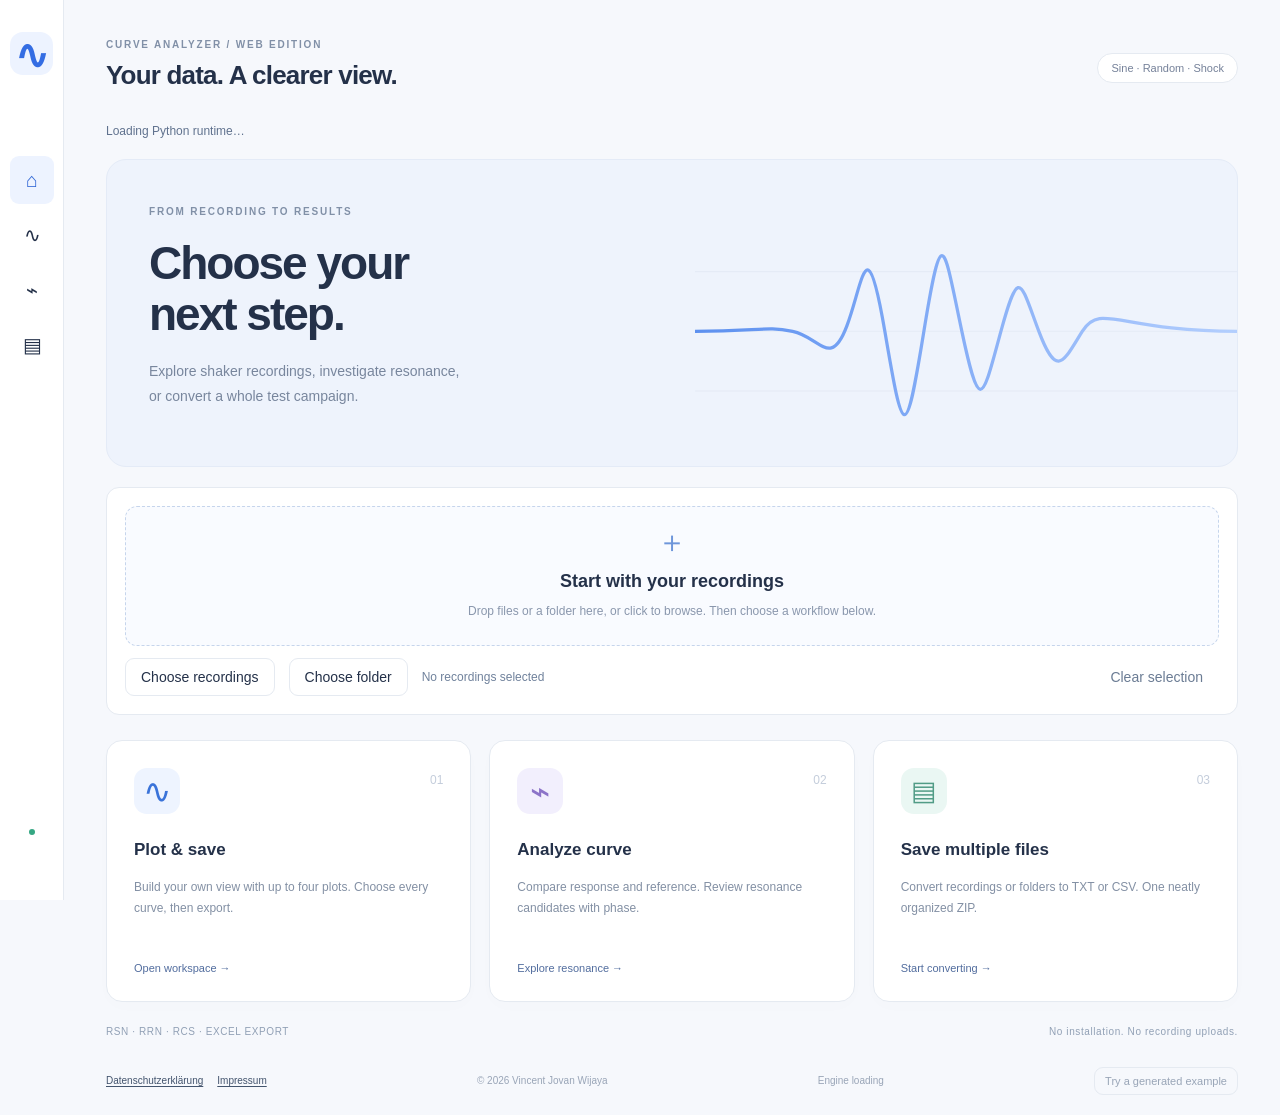
==== commit af48f07e: "impressum + wijaa fixed" ====
--- a/index.html
+++ b/index.html
@@ -1,6 +1,6 @@
 <!doctype html>
 <!-- code belongs to: Vincent Jovan Wijaya -->
-<html lang="en"><head><meta charset="utf-8"><meta name="viewport" content="width=device-width,initial-scale=1"><title>Curve Analyzer</title><link rel="stylesheet" href="style.css?v=1.4"><script defer src="vendor/plotly-2.35.2.min.js"></script><script type="module" src="app.js?v=1.4"></script></head>
+<html lang="en"><head><meta charset="utf-8"><meta name="viewport" content="width=device-width,initial-scale=1"><title>Curve Analyzer</title><link rel="stylesheet" href="style.css?v=1.6"><script defer src="vendor/plotly-2.35.2.min.js"></script><script type="module" src="app.js?v=1.8"></script></head>
 <body>
 <aside class="workspace-nav">
   <a class="brand" href="#home" aria-label="Curve Analyzer home"><span class="brand-icon" aria-hidden="true">∿</span><span class="brand-name">Curve<span class="brand-light">Analyzer</span></span></a>
@@ -16,7 +16,7 @@
 <main><header><div><span class="eyebrow">CURVE ANALYZER / WEB EDITION</span><h1 id="pageTitle">Your data. A clearer view.</h1></div><span class="badge">Sine · Random · Shock</span></header>
 <div id="status" role="status" aria-live="polite">Preparing the processing engine…</div>
 <section id="home" class="view"><div class="hero"><div><span class="eyebrow">FROM RECORDING TO RESULTS</span><h2>Choose your<br>next step.</h2><p>Explore shaker recordings, investigate resonance,<br>or convert a whole test campaign.</p></div><svg viewBox="0 0 500 220" aria-hidden="true"><defs><linearGradient id="fade"><stop stop-color="#3978ed"/><stop offset="1" stop-color="#a5c6ff"/></linearGradient></defs><path d="M0 110 H500 M0 55 H500 M0 165 H500" stroke="#e3eaf5"/><path d="M0 110 C60 110 65 105 90 110 S125 145 140 105 S158 10 175 110 S194 215 211 110 S229 30 246 110 S265 172 282 110 S300 65 317 110 S340 137 357 110 S390 110 500 110" stroke="url(#fade)" stroke-width="3" fill="none"/></svg></div><div class="panel home-import"><div id="homeDrop" class="drop-zone" role="button" tabindex="0" aria-label="Choose files or folders"><span>＋</span><h2>Start with your recordings</h2><p>Drop files or a folder here, or click to browse. Then choose a workflow below.</p></div><div class="toolbar"><button id="homeFiles">Choose recordings</button><button id="homeFolder">Choose folder</button><span id="homeSelection" role="status">No recordings selected</span><button id="clearHome" class="subtle">Clear selection</button></div></div><div class="home-cards"><button data-mode="plot"><span class="tile-icon">∿</span><span class="card-number">01</span><h3>Plot & save</h3><p>Build your own view with up to four plots. Choose every curve, then export.</p><span class="card-link">Open workspace →</span></button><button data-mode="analyze"><span class="tile-icon">⌁</span><span class="card-number">02</span><h3>Analyze curve</h3><p>Compare response and reference. Review resonance candidates with phase.</p><span class="card-link">Explore resonance →</span></button><button data-mode="batch"><span class="tile-icon">▤</span><span class="card-number">03</span><h3>Save multiple files</h3><p>Convert recordings or folders to TXT or CSV. One neatly organized ZIP.</p><span class="card-link">Start converting →</span></button></div><div class="home-note"><span>RSN · RRN · RCS · EXCEL EXPORT</span><span>No installation. No recording uploads.</span></div></section>
-<section id="workspace" class="view" hidden><div id="recordTabs" class="record-tabs" role="tablist" aria-label="Opened recordings"></div><div id="workspaceDrop" class="workspace-drop" role="button" tabindex="0">＋ Drop recordings or a folder anywhere here, or click to add recordings</div><div class="toolbar panel"><button id="openFile" class="primary">＋ Add recordings</button><label class="grow">Measurement<select id="measurement" disabled><option>Open a recording first</option></select></label><span id="fileName" class="filename">No recording selected</span></div><div id="axisNote" class="notice" hidden></div><details id="axisSettings" class="panel" hidden><summary>Adjust X-axis test settings</summary><div class="form-row"><label>Minimum Hz<input id="axisLow" type="number" value="10"></label><label>Maximum Hz<input id="axisHigh" type="number" value="2000"></label><label>Resolution (Hz) / sample rate (Hz)<input id="axisStep" type="number" value="1"></label><label><input id="axisLog" type="checkbox" checked> Logarithmic sine sweep</label><button id="applyAxis">Apply settings</button></div></details>
+<section id="workspace" class="view" hidden><div id="recordTabs" class="record-tabs" role="tablist" aria-label="Opened recordings"></div><div id="workspaceDrop" class="workspace-drop" role="button" tabindex="0">＋ Drop recordings or a folder anywhere here, or click to add recordings</div><div class="toolbar panel"><button id="openFile" class="primary">＋ Add recordings</button><label class="grow">Measurement<select id="measurement" disabled><option>Open a recording first</option></select></label><span id="fileName" class="filename">No recording selected</span></div><div id="axisNote" class="notice" role="status" hidden></div><details id="axisSettings" class="panel" hidden><summary id="axisSummary">Adjust X-axis test settings</summary><div class="form-row"><label>Minimum Hz<input id="axisLow" type="number" value="10"></label><label>Maximum Hz<input id="axisHigh" type="number" value="2000"></label><label>Resolution (Hz) / sample rate (Hz)<input id="axisStep" type="number" value="1"></label><label id="axisSpacingField" hidden>Recorded sweep spacing<select id="axisSpacing" aria-describedby="axisSpacingWarning" required><option value="" selected disabled>Choose spacing</option><option value="logarithmic">Logarithmic</option><option value="linear">Linear</option></select></label><div id="axisSpacingWarning" class="notice axis-warning" role="status" hidden></div><button id="applyAxis">Apply settings</button></div></details>
 <div id="analysisTools" class="panel" hidden><div class="toolbar"><label class="grow">Response sensor<select id="response"></select></label><label class="grow">Reference / control sensor<select id="reference"></select></label><button id="runAnalysis" class="primary">Find resonance</button></div><details><summary>Screening settings</summary><div id="thresholds" class="thresholds"></div></details><p class="hint">Screening applies to sine acceleration only. Accepted peaks describe the mounted system; they do not identify the beam independently of the fixture.</p></div>
 <div class="plot-workspace">
   <details id="plotTools" class="plot-setup" hidden>
@@ -44,7 +44,7 @@
 </div>
 <div id="results" hidden></div><div class="panel toolbar export-bar"><label>Data format<select id="dataFormat"><option value="txt">TXT</option><option value="csv">CSV</option></select></label><button id="exportData" class="primary">Save data</button><label>Graph<select id="graphFormat"><option value="png">PNG</option><option value="svg">SVG</option></select></label><button id="exportGraph">Save graphs</button><button id="exportAllGraphs">Save all plots · all tabs</button><button id="printGraphs">Print / PDF</button></div></section>
 <section id="batch" class="view" hidden><div class="panel"><div class="toolbar"><button id="chooseFiles" class="primary">＋ Choose recordings</button><button id="chooseFolder">▤ Choose folder</button><button id="clearQueue" class="subtle">Clear queue</button></div><div id="dropZone" class="drop-zone" tabindex="0" role="button" aria-label="Add recordings by dropping files or folders or pressing Enter"><span>↓</span><h2>Drop recordings or a folder here</h2><p>RSN, RRN, RCS and supported Excel exports. Subfolders are included.</p></div><div class="queue-head"><h3 id="queueCount">No files queued</h3><span>All measurements · All curves</span></div><div id="queue" class="queue"></div></div><div class="panel toolbar"><label>Export format<select id="batchFormat"><option value="txt">TXT · tab-separated, decimal comma</option><option value="csv">CSV · long table</option></select></label><button id="convert" class="primary">Convert & download ZIP</button><button id="stopBatch" hidden>Stop after current file</button></div><div class="notice">Your ZIP contains one <strong>Curve_Analyzer_Export</strong> folder, with a folder for each recording. Folder imports keep their relative structure. Choose where to save using your browser’s download settings.</div><pre id="batchLog" aria-live="polite"></pre></section>
-<footer><nav class="legal-links" aria-label="Legal information" lang="de"><a href="rechtliches.html#datenschutz">Datenschutzerklärung</a><a href="rechtliches.html#impressum">Impressum</a></nav><span>© 2026 Vincent Jovan Wijaa</span><span id="engineState">Engine starting</span><button id="retryEngine" hidden>Retry engine</button><button id="demo">Try a generated example</button></footer></main>
+<footer><nav class="legal-links" aria-label="Legal information" lang="de"><a href="rechtliches.html#datenschutz">Datenschutzerklärung</a><a href="rechtliches.html#impressum">Impressum</a></nav><span>© 2026 Vincent Jovan Wijaya</span><span id="engineState">Engine starting</span><button id="retryEngine" hidden>Retry engine</button><button id="demo">Try a generated example</button></footer></main>
 <input id="fileInput" multiple type="file" accept=".rsn,.rrn,.rcs,.xlsx,.xlsm" hidden><input id="batchInput" type="file" accept=".rsn,.rrn,.rcs,.xlsx,.xlsm" multiple hidden><input id="folderInput" type="file" webkitdirectory multiple hidden>
 <input id="homeFileInput" type="file" multiple accept=".rsn,.rrn,.rcs,.xlsx,.xlsm" hidden><input id="homeFolderInput" type="file" webkitdirectory multiple hidden>
 <dialog id="homePicker"><h2>Add recordings</h2><p>Choose files or search a folder and its subfolders.</p><div class="toolbar"><button id="pickerFiles" class="primary">Choose recordings</button><button id="pickerFolder">Choose folder</button><button id="pickerCancel">Cancel</button></div></dialog></body></html>
--- a/style.css
+++ b/style.css
@@ -20,6 +20,13 @@
   align-items: center;
 }
 #axisSettings .form-row > label:has(input[type=checkbox]) { flex-direction: row; }
+
+.notice.axis-warning {
+  background: #fff4e2;
+  border: 1px solid #efd5aa;
+  color: #754615;
+}
+#axisSpacingWarning { flex-basis: 100%; margin: 0; }
 
 .workspace-nav .nav-icon {
   display: grid;
@@ -115,6 +122,19 @@
 .empty-chart { padding: 20px; color: #576982; }
 .empty-chart strong { color: #344c70; font-weight: 600; }
 .empty-chart button { justify-self: center; margin-top: 5px; color: #2d64d5; }
+.chart :is(.gtitle, .legendtext)[role=button] { cursor: text; }
+.chart :is(.gtitle, .legendtext)[role=button]:focus-visible { outline: 2px solid #346de3; }
+.empty-chart .inline-plot-title {
+  border-color: transparent;
+  color: #344c70;
+  font-size: 16px;
+  font-weight: 600;
+  text-align: center;
+  width: min(100%, 28rem);
+  justify-self: center;
+  padding: 6px;
+}
+.empty-chart .inline-plot-title:hover { border-color: #bbceef; }
 #graphArea { container-type: inline-size; }
 @container (max-width: 680px) {
   .graphs { grid-template-columns: minmax(0, 1fr); }
